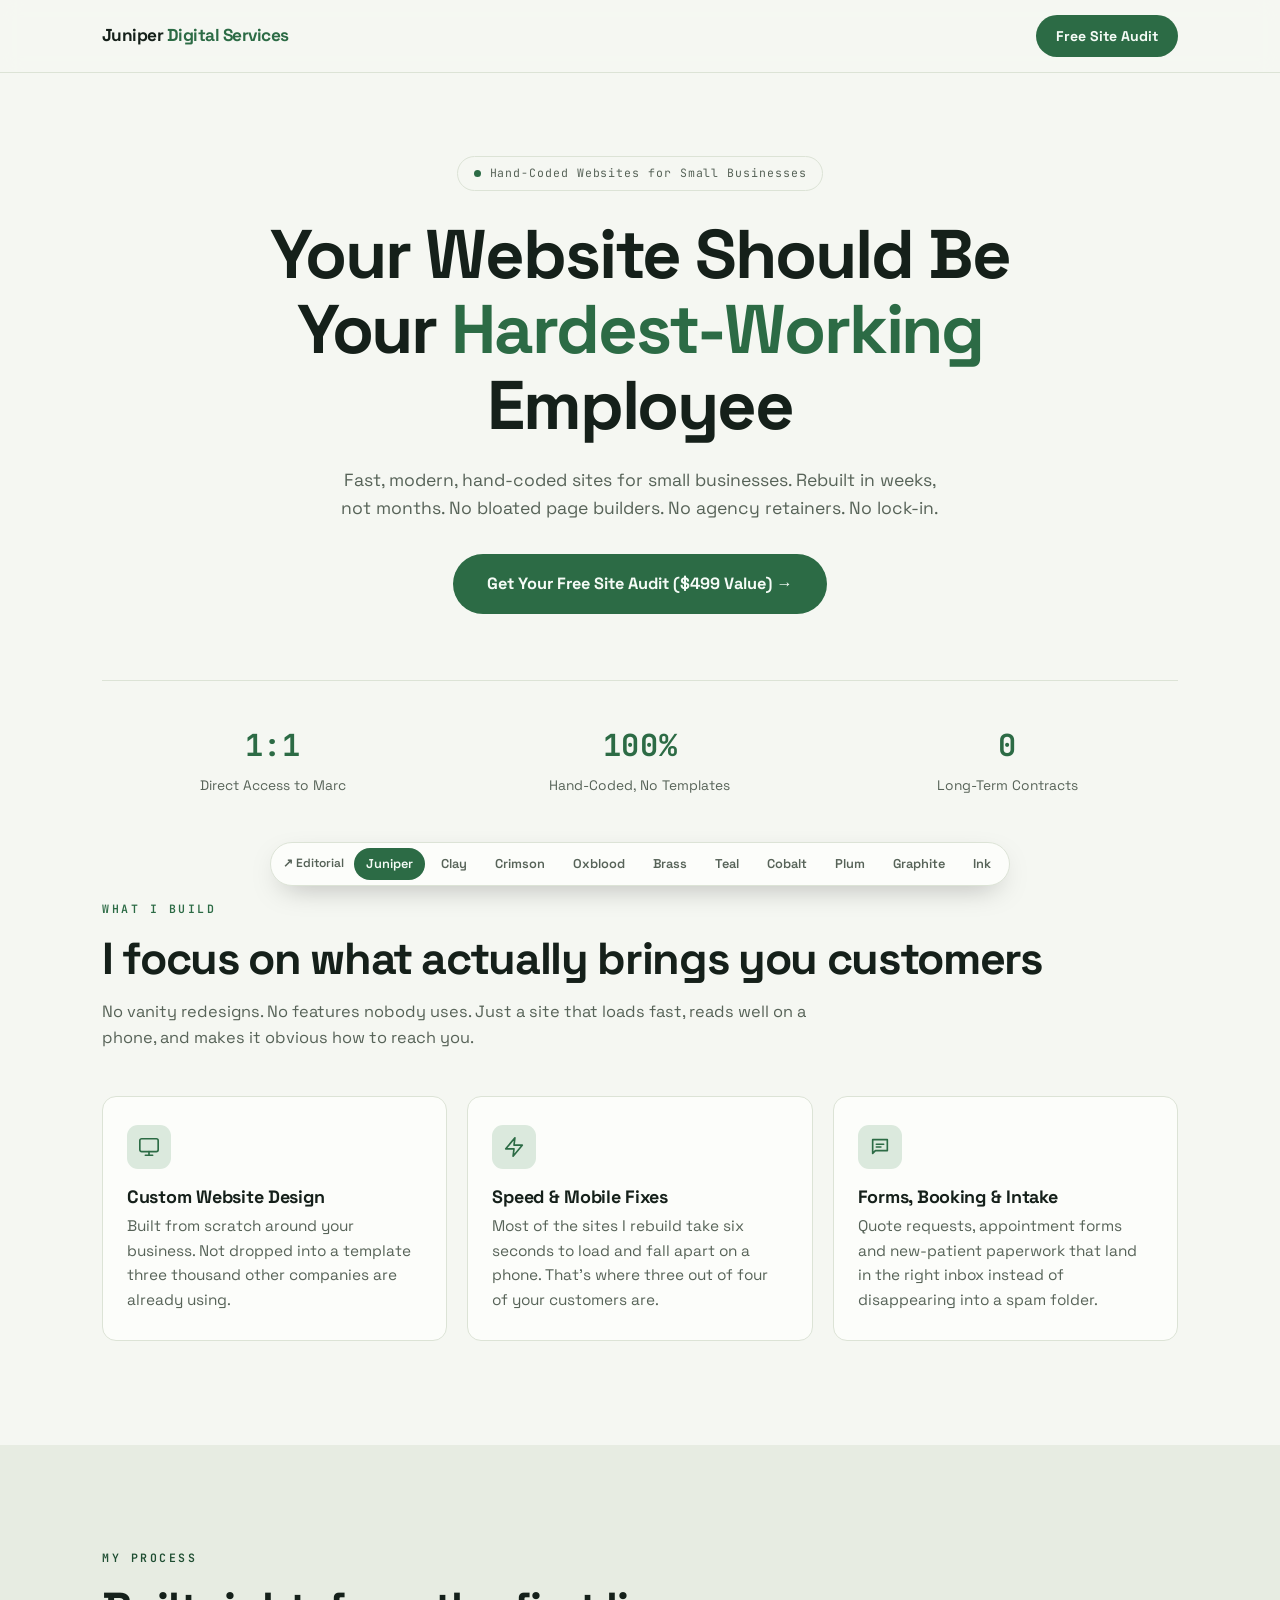
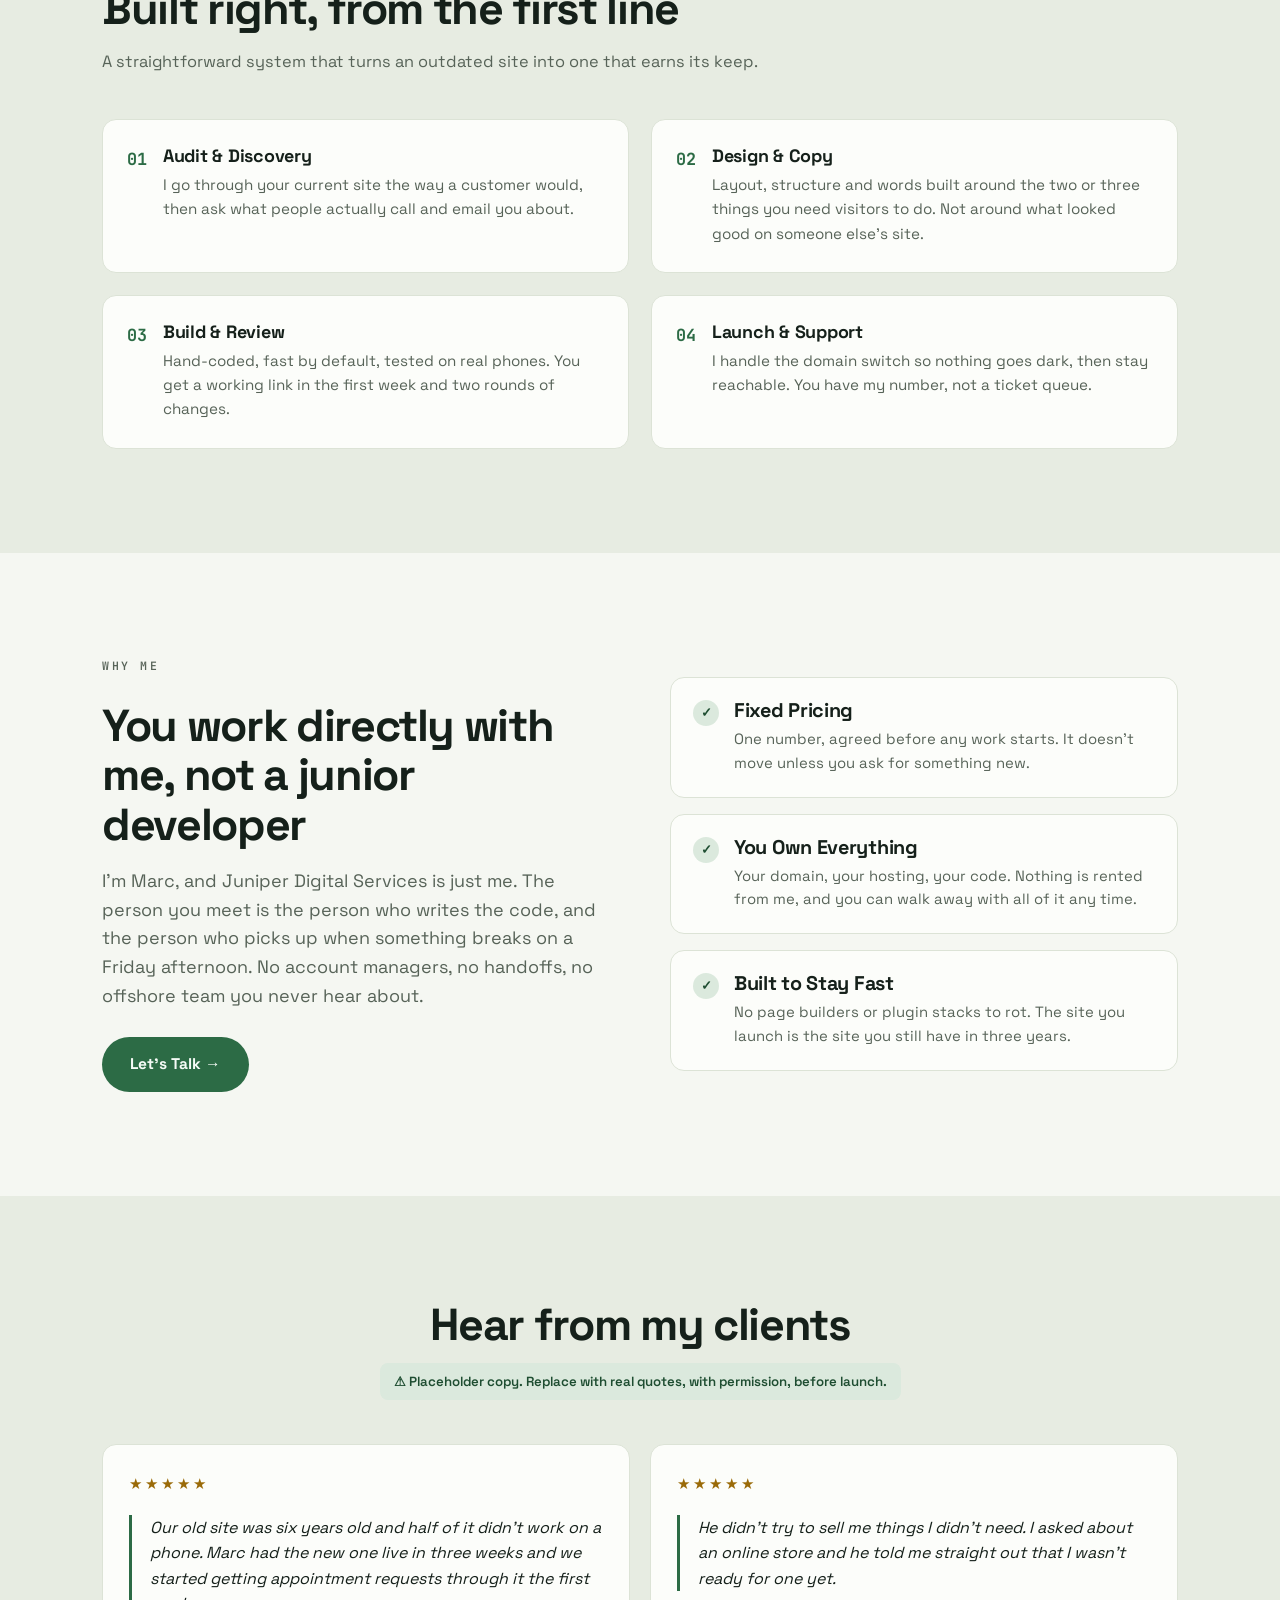
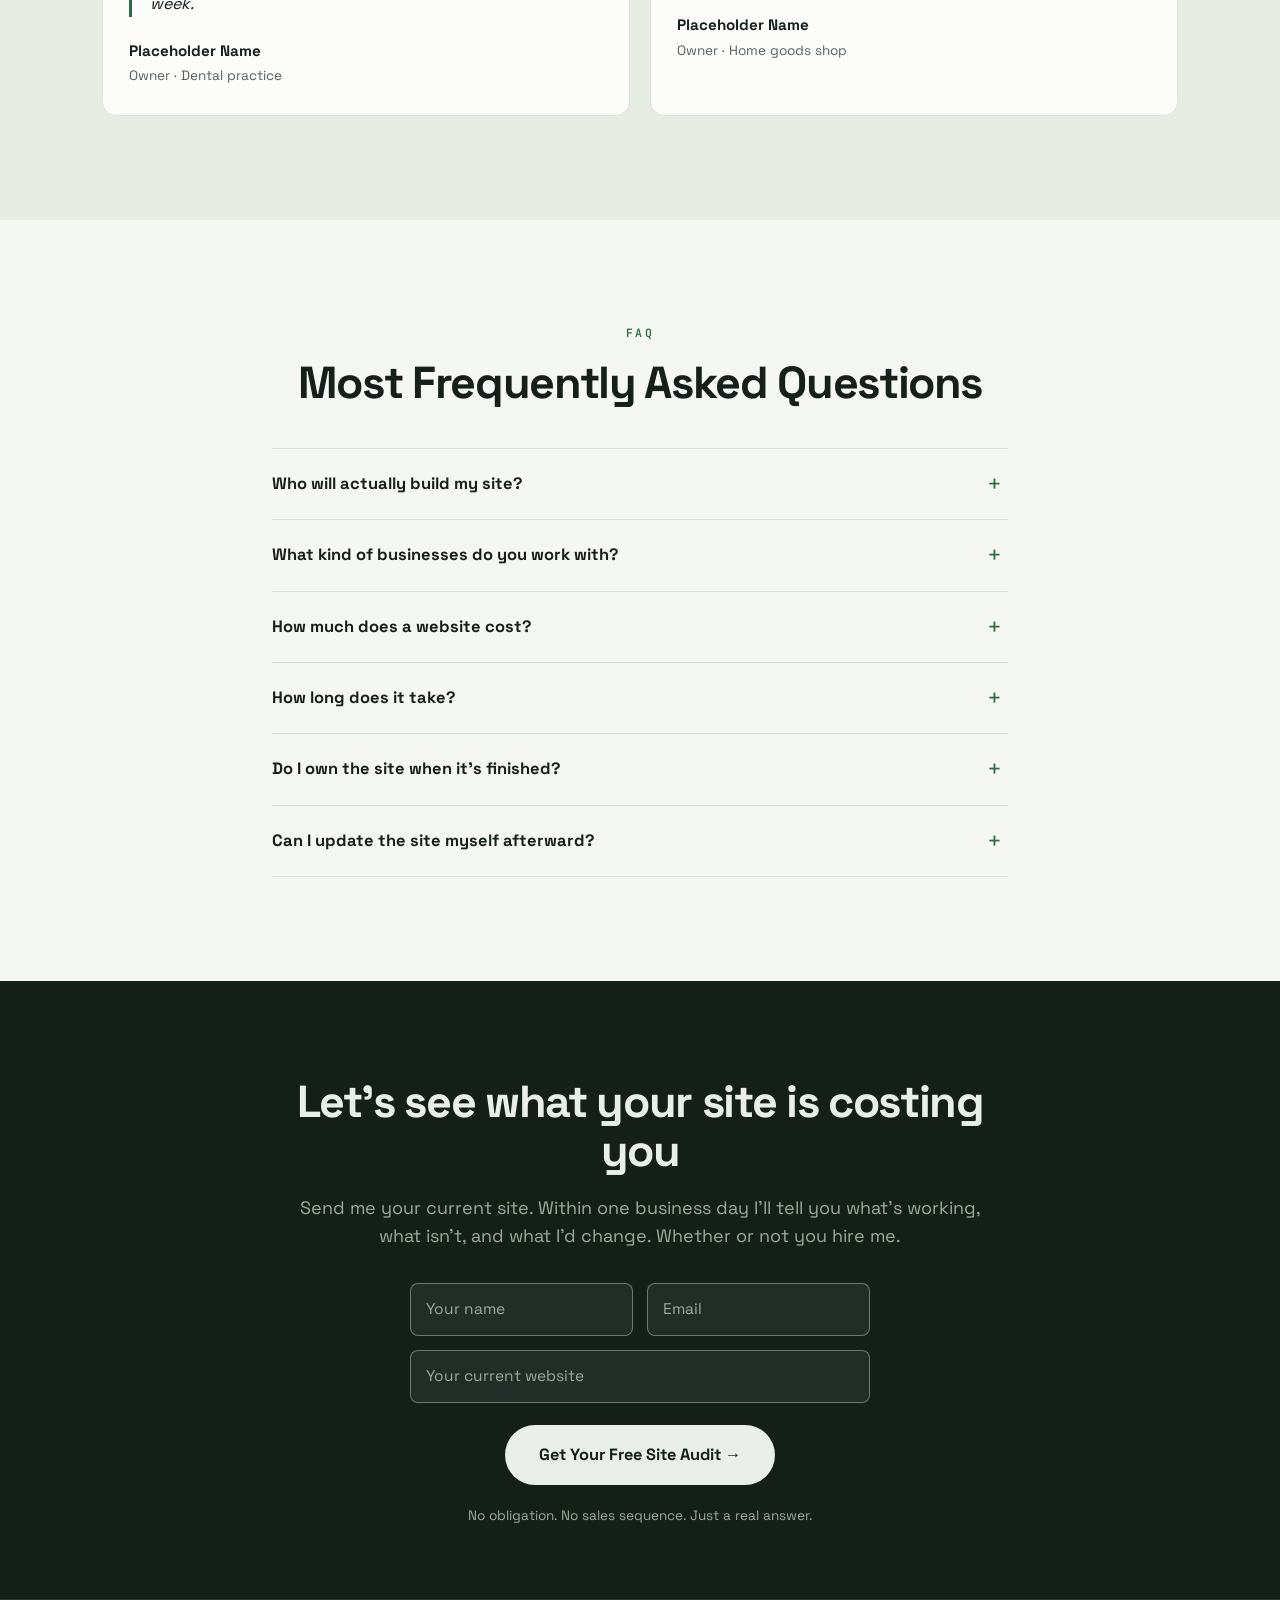
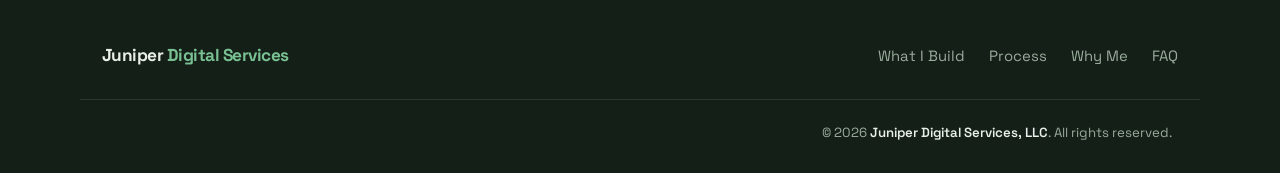
==== centered/index.html @ a758b766 "Restructure layout A/B test around /  and /local/, drop /lab The four pages were split across a /lab" ====
<!DOCTYPE html>
<html lang="en" data-theme="juniper">
<head>
<meta charset="utf-8">
<meta name="viewport" content="width=device-width, initial-scale=1">
<script src="../ab.js?v=2"></script>
<title>Juniper Digital Services | Websites that win you customers</title>
<meta name="description" content="Fast, modern, hand-coded websites for small businesses. Rebuilt in weeks, not months. No page builders, no agency retainers.">
<link rel="canonical" href="https://juniperdigitalservices.com/">
<link rel="preload" href="fonts/space-grotesk-var.woff2" as="font" type="font/woff2" crossorigin>
<link rel="stylesheet" href="styles.css?v=3">
</head>
<body>

<header class="site-header">
  <div class="wrap header-inner">
    <a class="wordmark" href="#top">Juniper <span>Digital Services</span></a>
    <a class="btn btn-pill btn-sm" href="#contact">Free Site Audit</a>
  </div>
</header>

<main id="top">

  <!-- ============ HERO ============ -->
  <section class="hero">
    <div class="wrap hero-inner">
      <p class="badge"><span class="dot" aria-hidden="true"></span>Hand-Coded Websites for Small Businesses</p>
      <h1>Your Website Should Be Your <span class="hl">Hardest-Working</span> Employee</h1>
      <p class="hero-sub">Fast, modern, hand-coded sites for small businesses. Rebuilt in weeks,
        not months. No bloated page builders. No agency retainers. No lock-in.</p>
      <a class="btn btn-pill btn-lg" href="#contact">Get Your Free Site Audit ($499 Value) →</a>
    </div>

    <div class="wrap">
      <div class="stats">
        <div class="stat"><p class="stat-num">1:1</p><p class="stat-label">Direct Access to Marc</p></div>
        <div class="stat"><p class="stat-num">100%</p><p class="stat-label">Hand-Coded, No Templates</p></div>
        <div class="stat"><p class="stat-num">0</p><p class="stat-label">Long-Term Contracts</p></div>
      </div>
    </div>
  </section>

  <!-- ============ WHAT I BUILD ============ -->
  <section class="section" id="services">
    <div class="wrap">
      <p class="eyebrow">What I Build</p>
      <h2>I focus on what actually brings you customers</h2>
      <p class="section-sub">No vanity redesigns. No features nobody uses. Just a site that loads
        fast, reads well on a phone, and makes it obvious how to reach you.</p>

      <div class="cards-3">
        <article class="card">
          <span class="icon" aria-hidden="true">
            <svg viewBox="0 0 24 24" fill="none" stroke="currentColor" stroke-width="1.8"
                 stroke-linecap="round" stroke-linejoin="round">
              <rect x="2" y="3" width="20" height="14" rx="2"/><path d="M8 21h8M12 17v4"/>
            </svg>
          </span>
          <h3>Custom Website Design</h3>
          <p>Built from scratch around your business. Not dropped into a template three
            thousand other companies are already using.</p>
        </article>

        <article class="card">
          <span class="icon" aria-hidden="true">
            <svg viewBox="0 0 24 24" fill="none" stroke="currentColor" stroke-width="1.8"
                 stroke-linecap="round" stroke-linejoin="round">
              <path d="M13 2 3 14h9l-1 8 10-12h-9z"/>
            </svg>
          </span>
          <h3>Speed &amp; Mobile Fixes</h3>
          <p>Most of the sites I rebuild take six seconds to load and fall apart on a phone.
            That's where three out of four of your customers are.</p>
        </article>

        <article class="card">
          <span class="icon" aria-hidden="true">
            <svg viewBox="0 0 24 24" fill="none" stroke="currentColor" stroke-width="1.8"
                 stroke-linecap="round" stroke-linejoin="round">
              <path d="M4 4h16v12H7l-3 3z"/><path d="M8 9h8M8 12h5"/>
            </svg>
          </span>
          <h3>Forms, Booking &amp; Intake</h3>
          <p>Quote requests, appointment forms and new-patient paperwork that land in the right
            inbox instead of disappearing into a spam folder.</p>
        </article>
      </div>
    </div>
  </section>

  <!-- ============ PROCESS ============ -->
  <section class="section section-alt" id="process">
    <div class="wrap">
      <p class="eyebrow">My Process</p>
      <h2>Built right, from the first line</h2>
      <p class="section-sub">A straightforward system that turns an outdated site into one that earns its keep.</p>

      <div class="cards-4">
        <article class="step">
          <p class="step-num">01</p>
          <div>
            <h3>Audit &amp; Discovery</h3>
            <p>I go through your current site the way a customer would, then ask what people
              actually call and email you about.</p>
          </div>
        </article>
        <article class="step">
          <p class="step-num">02</p>
          <div>
            <h3>Design &amp; Copy</h3>
            <p>Layout, structure and words built around the two or three things you need
              visitors to do. Not around what looked good on someone else's site.</p>
          </div>
        </article>
        <article class="step">
          <p class="step-num">03</p>
          <div>
            <h3>Build &amp; Review</h3>
            <p>Hand-coded, fast by default, tested on real phones. You get a working link in the
              first week and two rounds of changes.</p>
          </div>
        </article>
        <article class="step">
          <p class="step-num">04</p>
          <div>
            <h3>Launch &amp; Support</h3>
            <p>I handle the domain switch so nothing goes dark, then stay reachable. You have my
              number, not a ticket queue.</p>
          </div>
        </article>
      </div>
    </div>
  </section>

  <!-- ============ WHY ME ============ -->
  <section class="section" id="about">
    <div class="wrap why-grid">
      <div class="why-copy">
        <p class="eyebrow">Why Me</p>
        <h2>You work directly with me, not a junior developer</h2>
        <p>I'm Marc, and Juniper Digital Services is just me. The person you meet is the person who
          writes the code, and the person who picks up when something breaks on a Friday
          afternoon. No account managers, no handoffs, no offshore team you never hear about.</p>
        <a class="btn btn-pill" href="#contact">Let's Talk →</a>
      </div>

      <div class="why-list">
        <article class="check-card">
          <span class="check" aria-hidden="true">✓</span>
          <div><h3>Fixed Pricing</h3>
          <p>One number, agreed before any work starts. It doesn't move unless you ask for
            something new.</p></div>
        </article>
        <article class="check-card">
          <span class="check" aria-hidden="true">✓</span>
          <div><h3>You Own Everything</h3>
          <p>Your domain, your hosting, your code. Nothing is rented from me, and you can walk
            away with all of it any time.</p></div>
        </article>
        <article class="check-card">
          <span class="check" aria-hidden="true">✓</span>
          <div><h3>Built to Stay Fast</h3>
          <p>No page builders or plugin stacks to rot. The site you launch is the site you still
            have in three years.</p></div>
        </article>
      </div>
    </div>
  </section>

  <!-- ============ TESTIMONIALS ============ -->
  <section class="section section-alt">
    <div class="wrap">
      <h2 class="center">Hear from my clients</h2>
      <p class="placeholder-note">⚠ Placeholder copy. Replace with real quotes, with permission, before launch.</p>

      <div class="cards-2">
        <figure class="quote">
          <p class="stars" aria-label="5 out of 5 stars">★★★★★</p>
          <blockquote><p>Our old site was six years old and half of it didn't work on a phone.
            Marc had the new one live in three weeks and we started getting appointment requests
            through it the first week.</p></blockquote>
          <figcaption><strong>Placeholder Name</strong><span>Owner · Dental practice</span></figcaption>
        </figure>
        <figure class="quote">
          <p class="stars" aria-label="5 out of 5 stars">★★★★★</p>
          <blockquote><p>He didn't try to sell me things I didn't need. I asked about an online
            store and he told me straight out that I wasn't ready for one yet.</p></blockquote>
          <figcaption><strong>Placeholder Name</strong><span>Owner · Home goods shop</span></figcaption>
        </figure>
      </div>
    </div>
  </section>

  <!-- ============ FAQ ============ -->
  <section class="section" id="faq">
    <div class="wrap wrap-narrow">
      <p class="eyebrow center">FAQ</p>
      <h2 class="center">Most Frequently Asked Questions</h2>

      <div class="faq">
        <details>
          <summary>Who will actually build my site?</summary>
          <div class="faq-body"><p>Me. Juniper Digital Services is one person. You'll never be handed to
            a junior developer or an offshore team. The person who quotes the work is the
            person who writes the code and answers the phone afterward.</p></div>
        </details>
        <details>
          <summary>What kind of businesses do you work with?</summary>
          <div class="faq-body"><p>Small businesses of every kind. Retail shops, dental and medical
            practices, studios, trades and service businesses. Usually somewhere between one
            and thirty employees, with a site that's five or more years old.</p></div>
        </details>
        <details>
          <summary>How much does a website cost?</summary>
          <div class="faq-body"><p>You get one fixed price before any work begins. It depends on
            how many pages you need, and whether the site has to do anything beyond inform.
            Forms, booking, intake paperwork. No hourly billing, no surprise invoices.</p></div>
        </details>
        <details>
          <summary>How long does it take?</summary>
          <div class="faq-body"><p>Most sites go live within a few weeks of starting. You'll see a
            real working link in the first week rather than a slide deck, and two rounds of changes
            are built into every project.</p></div>
        </details>
        <details>
          <summary>Do I own the site when it's finished?</summary>
          <div class="faq-body"><p>Completely. The domain, the hosting account and the code are all
            in your name. Nothing is rented from me, and if you ever want to take it elsewhere you
            can leave with all of it.</p></div>
        </details>
        <details>
          <summary>Can I update the site myself afterward?</summary>
          <div class="faq-body"><p>If that matters to you, yes. I can wire up a simple editor so
            you can change text, hours and photos without calling anyone. If you'd rather not
            touch it, small updates are a flat fee.</p></div>
        </details>
      </div>
    </div>
  </section>

  <!-- ============ CTA ============ -->
  <section class="cta" id="contact">
    <div class="wrap wrap-narrow center">
      <h2>Let's see what your site is costing you</h2>
      <p>Send me your current site. Within one business day I'll tell you what's working,
        what isn't, and what I'd change. Whether or not you hire me.</p>
      <form class="cta-form" action="https://api.web3forms.com/submit" method="POST">
        <!-- Web3Forms public access key, same account as the main page. -->
        <input type="hidden" name="access_key" value="128522b2-46a1-47de-a74b-624902c74c3e">
        <input type="hidden" name="subject" value="Free site audit request (centered)">
        <input type="hidden" name="from_name" value="Juniper Digital Services">
        <input type="checkbox" name="botcheck" class="hp" tabindex="-1" autocomplete="off">
        <div class="cta-fields">
          <label class="sr-only" for="c-name">Your name</label>
          <input id="c-name" name="name" type="text" placeholder="Your name" autocomplete="name" required>
          <label class="sr-only" for="c-email">Email</label>
          <input id="c-email" name="email" type="email" placeholder="Email" autocomplete="email" required>
          <label class="sr-only" for="c-site">Your current website</label>
          <input id="c-site" name="website" type="text" placeholder="Your current website" autocomplete="url">
        </div>
        <button class="btn btn-pill btn-lg btn-invert" type="submit">Get Your Free Site Audit →</button>
      </form>
      <p class="cta-note">No obligation. No sales sequence. Just a real answer.</p>
    </div>
  </section>

</main>

<footer class="site-footer">
  <div class="wrap footer-inner">
    <p class="footer-brand">Juniper <span>Digital Services</span></p>
    <nav class="footer-nav" aria-label="Footer">
      <a href="#services">What I Build</a>
      <a href="#process">Process</a>
      <a href="#about">Why Me</a>
      <a href="#faq">FAQ</a>
    </nav>
  </div>
  <div class="wrap footer-legal">
    <p>&copy; <span id="year">2026</span> <strong>Juniper Digital Services, LLC</strong>. All rights reserved.</p>
  </div>
</footer>

<!-- Review-only controls. Delete this block and theme.js before launch. -->
<div class="theme-switch" role="group" aria-label="Preview palette">
  <a class="theme-switch-home" href="/?layout=editorial">↗ Editorial</a>
  <button type="button" data-theme-set="juniper">Juniper</button>
  <button type="button" data-theme-set="clay">Clay</button>
  <button type="button" data-theme-set="crimson">Crimson</button>
  <button type="button" data-theme-set="oxblood">Oxblood</button>
  <button type="button" data-theme-set="brass">Brass</button>
  <button type="button" data-theme-set="teal">Teal</button>
  <button type="button" data-theme-set="cobalt">Cobalt</button>
  <button type="button" data-theme-set="plum">Plum</button>
  <button type="button" data-theme-set="graphite">Graphite</button>
  <button type="button" data-theme-set="ink">Ink</button>
</div>

<script src="theme.js?v=3"></script>
</body>
</html>
---- centered/styles.css ----
/* =========================================================
   Juniper Digital Services — centered/SaaS layout experiment
   A structural mimic of the reference site's homepage shape,
   with web-dev content.
   Type: Space Grotesk (geometric sans) + JetBrains Mono (labels)
   Theme: ?theme=juniper|clay|crimson|oxblood|brass|teal|cobalt|plum|graphite|ink
   ========================================================= */

@font-face {
  font-family: "Space Grotesk";
  src: url("fonts/space-grotesk-var.woff2") format("woff2-variations"),
       url("fonts/space-grotesk-var.woff2") format("woff2");
  font-weight: 300 700; font-style: normal; font-display: swap;
}
@font-face {
  font-family: "JetBrains Mono";
  src: url("fonts/jetbrains-mono-var.woff2") format("woff2-variations"),
       url("fonts/jetbrains-mono-var.woff2") format("woff2");
  font-weight: 400 800; font-style: normal; font-display: swap;
}

/* ---------- Palettes ----------
   The same ten palettes as the root/editorial layout, with identical values,
   so a colour can be compared across both layouts. Generated from the token
   sets in ../../styles.css; the mapping is:

     centered          root
     --paper           --paper        --dark            --band
     --alt             --paper-2      --on-dark         --band-ink
     --card            --card         --dark-2          --band-ink-2
     --line/--edge     --line/--edge  --dark-line       --band-line
     --accent*         --accent*      --accent-on-dark  --band-accent

   `ink` inverts the ground, so every surface here is a token — this file has
   no hardcoded white or near-black left. `--accent-on-dark` exists because the
   mid-tone accents sit at ~3:1 on the dark CTA and footer, under the 4.5:1 the
   footer wordmark needs as text.

   Retired: indigo, azure, magenta, ember. See theme.js for the aliases that
   keep old ?theme= links working. */

/* --- juniper — evergreen on cool off-white — the brand accent, default --- */
:root,
[data-theme="juniper"] {
  --paper:          #F5F7F2;
  --alt:            #E7ECE2;
  --card:           #FCFDFA;
  --ink:            #15201A;
  --ink-2:          #576358;
  --line:           #DCE3D6;
  --edge:           #7B8A78;
  --accent:         #2C6B45;
  --accent-deep:    #1E4D31;
  --accent-soft:    #DBE9DD;
  --on-accent:      #F5FBF6;
  --dark:           #141F18;
  --on-dark:        #E9EFE8;
  --dark-2:         #9AAC9C;
  --dark-line:      #2A382E;
  --accent-on-dark: #79C193;
  --star:           #9A6A08;
}

/* --- clay — terracotta on warm cream --- */
[data-theme="clay"] {
  --paper:          #FBF6EE;
  --alt:            #F3E9DA;
  --card:           #FFFDF9;
  --ink:            #1B1917;
  --ink-2:          #6B6157;
  --line:           #E3D6C3;
  --edge:           #A8885B;
  --accent:         #B24E23;
  --accent-deep:    #8C3B18;
  --accent-soft:    #F7E3D8;
  --on-accent:      #FFF8F2;
  --dark:           #26221D;
  --on-dark:        #F4EBE0;
  --dark-2:         #B6A897;
  --dark-line:      #3E382F;
  --accent-on-dark: #E8926A;
  --star:           #9A6A08;
}

/* --- crimson — signal red on bone, pure black bands --- */
[data-theme="crimson"] {
  --paper:          #FAF8F3;
  --alt:            #EFECE3;
  --card:           #FFFFFF;
  --ink:            #0A0A0A;
  --ink-2:          #5B5B57;
  --line:           #E2DED3;
  --edge:           #978E76;
  --accent:         #C4141C;
  --accent-deep:    #970D14;
  --accent-soft:    #FADFDC;
  --on-accent:      #FFFFFF;
  --dark:           #0A0A0A;
  --on-dark:        #F5F2EB;
  --dark-2:         #96938B;
  --dark-line:      #242422;
  --accent-on-dark: #F0503F;
  --star:           #9A6A08;
}

/* --- oxblood — deep burgundy on blush --- */
[data-theme="oxblood"] {
  --paper:          #FCF7F3;
  --alt:            #F3E8E1;
  --card:           #FFFCFA;
  --ink:            #1F1413;
  --ink-2:          #6D5551;
  --line:           #E7D8CF;
  --edge:           #AF8571;
  --accent:         #7E2230;
  --accent-deep:    #5A121F;
  --accent-soft:    #F5E1DE;
  --on-accent:      #FDF6F3;
  --dark:           #2B1416;
  --on-dark:        #F4E8E3;
  --dark-2:         #B79A94;
  --dark-line:      #45262A;
  --accent-on-dark: #DE9080;
  --star:           #9A6A08;
}

/* --- brass — brass on cream, navy ink --- */
[data-theme="brass"] {
  --paper:          #F7F5EF;
  --alt:            #EBE7DC;
  --card:           #FFFEFA;
  --ink:            #101F35;
  --ink-2:          #566277;
  --line:           #DCD6C7;
  --edge:           #998B65;
  --accent:         #906714;
  --accent-deep:    #6C4D0F;
  --accent-soft:    #F1E5C7;
  --on-accent:      #FFFBF0;
  --dark:           #0F1E33;
  --on-dark:        #EDE8DA;
  --dark-2:         #93A0B5;
  --dark-line:      #253550;
  --accent-on-dark: #DCAE45;
  --star:           #9A6A08;
}

/* --- teal — petrol on cool gray --- */
[data-theme="teal"] {
  --paper:          #F4F5F6;
  --alt:            #E7EAEC;
  --card:           #FFFFFF;
  --ink:            #16191C;
  --ink-2:          #5C666E;
  --line:           #DCE1E4;
  --edge:           #7C8E98;
  --accent:         #0E6B72;
  --accent-deep:    #094E54;
  --accent-soft:    #DCEDEE;
  --on-accent:      #F2FBFB;
  --dark:           #14181B;
  --on-dark:        #EAEEF0;
  --dark-2:         #909BA3;
  --dark-line:      #2A3237;
  --accent-on-dark: #4FBFC6;
  --star:           #9A6A08;
}

/* --- cobalt — cobalt blue on near-white --- */
[data-theme="cobalt"] {
  --paper:          #FAFAFC;
  --alt:            #EEF0F7;
  --card:           #FFFFFF;
  --ink:            #0C1017;
  --ink-2:          #565E6E;
  --line:           #E1E4EC;
  --edge:           #8390AC;
  --accent:         #1B45D8;
  --accent-deep:    #1234A8;
  --accent-soft:    #E1E7FD;
  --on-accent:      #FFFFFF;
  --dark:           #0B1020;
  --on-dark:        #E9ECF5;
  --dark-2:         #8E97AC;
  --dark-line:      #1E2740;
  --accent-on-dark: #7E99FF;
  --star:           #9A6A08;
}

/* --- plum — deep magenta on mauve-gray --- */
[data-theme="plum"] {
  --paper:          #FAF7F8;
  --alt:            #F0EAEE;
  --card:           #FFFFFF;
  --ink:            #1A1418;
  --ink-2:          #635A61;
  --line:           #E7DEE3;
  --edge:           #9F8896;
  --accent:         #7A2E63;
  --accent-deep:    #5A1F49;
  --accent-soft:    #F5E3EF;
  --on-accent:      #FFF7FC;
  --dark:           #1B1119;
  --on-dark:        #F3EAF0;
  --dark-2:         #A2939C;
  --dark-line:      #33222E;
  --accent-on-dark: #D687BC;
  --star:           #9A6A08;
}

/* --- graphite — monochrome, no chromatic accent --- */
[data-theme="graphite"] {
  --paper:          #F6F5F3;
  --alt:            #E9E7E3;
  --card:           #FFFFFF;
  --ink:            #171716;
  --ink-2:          #5E5C58;
  --line:           #E0DDD8;
  --edge:           #938C80;
  --accent:         #1F1E1C;
  --accent-deep:    #000000;
  --accent-soft:    #E4E1DB;
  --on-accent:      #FAF9F7;
  --dark:           #171716;
  --on-dark:        #F2F0EC;
  --dark-2:         #97948E;
  --dark-line:      #2C2B28;
  --accent-on-dark: #C9C5BD;
  --star:           #9A6A08;
}

/* --- ink — amber on dark charcoal — the one dark theme --- */
[data-theme="ink"] {
  --paper:          #17181A;
  --alt:            #1E2023;
  --card:           #212327;
  --ink:            #F0EEE9;
  --ink-2:          #A5A29B;
  --line:           #2E3136;
  --edge:           #676F7E;
  --accent:         #E0912F;
  --accent-deep:    #F0A64B;
  --accent-soft:    #3A2C18;
  --on-accent:      #17140E;
  --dark:           #0E0F11;
  --on-dark:        #F0EEE9;
  --dark-2:         #8E8C86;
  --dark-line:      #26282C;
  --accent-on-dark: #E9A445;
  --star:           #E0A020;
}

/* ---------- Reset ---------- */
*, *::before, *::after { box-sizing: border-box; }
html { -webkit-text-size-adjust: 100%; scroll-behavior: smooth; }
body, h1, h2, h3, p, ul, li, figure, blockquote { margin: 0; padding: 0; }
ul { list-style: none; }
button, input { font: inherit; color: inherit; }
svg { width: 100%; height: 100%; display: block; }

body {
  background: var(--paper);
  color: var(--ink);
  font-family: "Space Grotesk", "Helvetica Neue", Arial, sans-serif;
  font-size: 17px;
  line-height: 1.6;
  -webkit-font-smoothing: antialiased;
  overflow-x: hidden;
}

h1, h2, h3 { font-weight: 700; line-height: 1.1; letter-spacing: -0.03em; }
h1 { font-size: clamp(2.4rem, 6.6vw, 4.3rem); }
h2 { font-size: clamp(1.9rem, 4.2vw, 2.8rem); }
h3 { font-size: 1.12rem; letter-spacing: -0.015em; }

.wrap { width: 100%; max-width: 1120px; margin: 0 auto; padding: 0 22px; }
.wrap-narrow { max-width: 780px; }
.center { text-align: center; }
.sr-only {
  position: absolute; width: 1px; height: 1px; padding: 0; margin: -1px;
  overflow: hidden; clip: rect(0 0 0 0); white-space: nowrap; border: 0;
}
.hp { position: absolute; left: -9999px; opacity: 0; }

.eyebrow {
  font-family: "JetBrains Mono", ui-monospace, SFMono-Regular, Menlo, monospace;
  font-size: 0.72rem; font-weight: 600;
  letter-spacing: 0.22em; text-transform: uppercase;
  color: var(--accent); margin-bottom: 16px;
}
.hl { color: var(--accent); }
/* Eyebrows are small text; on the alt ground the mid-tone accent
   falls under 4.5:1 for clay and brass, so use the deep accent there. */
.section-alt .eyebrow { color: var(--accent-deep); }

/* ---------- Buttons ---------- */
.btn {
  display: inline-block;
  background: var(--accent); color: var(--on-accent);
  font-weight: 700; font-size: 0.97rem;
  padding: 15px 28px; border: 0; border-radius: 8px;
  text-decoration: none; cursor: pointer;
  transition: background .15s ease, transform .15s ease;
}
.btn:hover { background: var(--accent-deep); transform: translateY(-1px); }
.btn-pill { border-radius: 999px; }
.btn-sm { padding: 10px 20px; font-size: 0.88rem; }
.btn-lg { padding: 17px 34px; font-size: 1.02rem; }
.btn-invert { background: var(--on-dark); color: var(--dark); }
.btn-invert:hover { background: var(--accent-on-dark); color: var(--dark); }

/* ---------- Header ---------- */
.site-header {
  position: sticky; top: 0; z-index: 40;
  background: var(--paper); /* fallback */
  background: color-mix(in srgb, var(--paper) 88%, transparent);
  backdrop-filter: blur(10px);
  border-bottom: 1px solid var(--line);
}
.header-inner { display: flex; align-items: center; gap: 12px; min-height: 72px; }
.wordmark {
  margin-right: auto; text-decoration: none; color: var(--ink);
  font-weight: 700; font-size: 1.08rem; letter-spacing: -0.03em; white-space: nowrap;
}
.wordmark span { color: var(--accent); }

/* ---------- Hero ---------- */
.hero { padding: clamp(40px, 6.5vw, 86px) 0 0; }
.hero-inner { text-align: center; max-width: 860px; }
.badge {
  display: inline-flex; align-items: center; gap: 9px;
  font-family: "JetBrains Mono", ui-monospace, monospace;
  font-size: 0.72rem; letter-spacing: 0.08em;
  color: var(--ink-2);
  border: 1px solid var(--line); border-radius: 999px;
  padding: 7px 16px; margin-bottom: 26px;
}
.dot { width: 7px; height: 7px; border-radius: 50%; background: var(--accent); flex: 0 0 auto; }
.hero-sub {
  font-size: 1.1rem; color: var(--ink-2);
  max-width: 34em; margin: 22px auto 32px;
}

/* Stats strip */
.stats {
  display: grid; gap: 26px;
  text-align: center;
  margin-top: clamp(44px, 6vw, 66px); padding-top: clamp(28px, 4vw, 40px);
  border-top: 1px solid var(--line);
}
.stat-num {
  font-family: "JetBrains Mono", ui-monospace, monospace;
  font-size: 1.9rem; font-weight: 700; letter-spacing: 0.02em;
  color: var(--accent);
}
.stat-label { font-size: 0.86rem; color: var(--ink-2); margin-top: 4px; }

/* ---------- Sections ---------- */
.section { padding: clamp(56px, 8.5vw, 104px) 0; }
.section-alt { background: var(--alt); }
.section-sub { color: var(--ink-2); margin-top: 16px; max-width: 46em; font-size: 1.02rem; }
.section h2 + .section-sub { margin-top: 16px; }
.center + h2, h2.center { margin-left: auto; margin-right: auto; }
h2.center { max-width: 16em; }

/* ---------- Three feature cards ---------- */
.cards-3, .cards-4, .cards-2 { display: grid; gap: 20px; margin-top: clamp(30px, 5vw, 44px); }
.card {
  background: var(--card);
  border: 1px solid var(--line);
  border-radius: 14px;
  padding: 28px 24px;
}
.section-alt .card { background: var(--card); }
.icon {
  display: grid; place-items: center;
  width: 44px; height: 44px; padding: 11px;
  border-radius: 11px;
  background: var(--accent-soft); color: var(--accent);
  margin-bottom: 18px;
}
.card h3 { margin-bottom: 8px; }
.card p { color: var(--ink-2); font-size: 0.96rem; }

/* ---------- Process ---------- */
.step {
  background: var(--card);
  border: 1px solid var(--line);
  border-radius: 14px;
  padding: 26px 24px;
  display: flex; gap: 16px; align-items: flex-start;
}
.step-num {
  font-family: "JetBrains Mono", ui-monospace, monospace;
  font-size: 1.05rem; font-weight: 700; color: var(--accent);
  flex: 0 0 auto;
}
.step h3 { margin-bottom: 7px; }
.step div p { color: var(--ink-2); font-size: 0.95rem; }

/* ---------- Why me ---------- */
.why-grid { display: grid; gap: 44px; }
.why-copy h2 { margin-bottom: 18px; }
.why-copy p { color: var(--ink-2); margin-bottom: 26px; max-width: 34em; }
.why-list { display: grid; gap: 16px; }
.check-card {
  background: var(--card);
  border: 1px solid var(--line);
  border-radius: 14px;
  padding: 22px 22px;
  display: flex; gap: 15px; align-items: flex-start;
}
.check {
  flex: 0 0 auto; width: 26px; height: 26px;
  display: grid; place-items: center;
  border-radius: 50%;
  background: var(--accent-soft); color: var(--accent-deep);
  font-size: 0.8rem; font-weight: 700;
}
.check-card h3 { font-size: 1.24rem; margin-bottom: 5px; }
.check-card p { color: var(--ink-2); font-size: 0.93rem; }

/* ---------- Testimonials ---------- */
.placeholder-note {
  display: inline-block; margin: 14px auto 0;
  background: var(--accent-soft); color: var(--accent-deep);
  font-size: 0.83rem; font-weight: 600;
  padding: 8px 14px; border-radius: 8px;
}
.section-alt .center + .placeholder-note { display: block; width: fit-content; }
.quote {
  background: var(--card);
  border: 1px solid var(--line);
  border-radius: 14px;
  padding: 28px 26px;
}
.stars { color: var(--star); letter-spacing: 3px; font-size: 0.92rem; margin-bottom: 18px; }
.quote blockquote {
  border-left: 3px solid var(--accent);
  padding-left: 18px;
  font-style: italic; color: var(--ink);
  font-size: 1rem;
}
.quote figcaption { margin-top: 22px; display: grid; gap: 2px; }
.quote figcaption strong { font-size: 0.95rem; }
.quote figcaption span { font-size: 0.85rem; color: var(--ink-2); }

/* ---------- FAQ ---------- */
.faq { margin-top: 40px; border-top: 1px solid var(--line); }
.faq details { border-bottom: 1px solid var(--line); }
.faq summary {
  list-style: none; cursor: pointer;
  padding: 22px 44px 22px 0;
  position: relative;
  font-weight: 700; font-size: 1.03rem;
}
.faq summary::-webkit-details-marker { display: none; }
.faq summary::after {
  content: "+"; position: absolute; right: 6px; top: 50%;
  transform: translateY(-50%);
  font-size: 1.5rem; font-weight: 400; color: var(--accent);
  line-height: 1;
}
.faq details[open] summary::after { content: "×"; }
.faq summary:hover { color: var(--accent); }
.faq-body { padding: 0 44px 24px 0; }
.faq-body p { color: var(--ink-2); font-size: 0.97rem; }

/* ---------- Closing CTA ---------- */
.cta { background: var(--dark); color: var(--on-dark); padding: clamp(56px, 8.5vw, 96px) 0 clamp(48px, 7vw, 72px); }
.cta h2 { margin-bottom: 18px; }
.cta > .wrap > p:not(.cta-note) { color: var(--dark-2); max-width: 40em; margin: 0 auto; }
.cta-form { margin-top: 32px; }
.cta-fields { display: grid; gap: 14px; max-width: 460px; margin: 0 auto 22px; }
.cta-fields input {
  width: 100%;
  background: color-mix(in srgb, var(--on-dark) 7%, transparent);
  border: 1px solid color-mix(in srgb, var(--on-dark) 38%, transparent);
  border-radius: 8px;
  padding: 13px 15px;
  color: var(--on-dark);
  font-size: 0.97rem;
}
.cta-fields input::placeholder { color: var(--dark-2); }
.cta-fields input:focus {
  outline: none; border-color: var(--accent-on-dark);
  box-shadow: 0 0 0 3px color-mix(in srgb, var(--accent-on-dark) 34%, transparent);
}
.cta-note { margin-top: 20px; font-size: 0.85rem; color: var(--dark-2); }

/* ---------- Footer ---------- */
.site-footer {
  background: var(--dark); color: var(--on-dark);
  border-top: 1px solid var(--dark-line);
}
.footer-inner {
  display: grid; gap: 18px;
  padding-top: clamp(30px, 4.5vw, 42px); padding-bottom: 30px;
}
.footer-brand { font-weight: 700; font-size: 1.08rem; letter-spacing: -0.03em; }
.footer-brand span { color: var(--accent-on-dark); }
.footer-nav { display: flex; flex-wrap: wrap; gap: 10px 24px; }
.footer-nav a { color: var(--dark-2); text-decoration: none; font-size: 0.93rem; }
.footer-nav a:hover { color: var(--on-dark); }
.footer-legal {
  border-top: 1px solid var(--dark-line);
  padding-top: 22px; padding-bottom: 30px;
  display: grid; gap: 6px;
  font-size: 0.83rem; color: var(--dark-2);
}
.footer-legal strong { color: var(--on-dark); font-weight: 600; }

/* ---------- Review-only switcher ---------- */
.theme-switch {
  position: fixed; z-index: 90; left: 50%; transform: translateX(-50%);
  bottom: 14px; max-width: 94vw; overflow-x: auto; scrollbar-width: none;
  display: flex; align-items: center; gap: 4px; flex-wrap: nowrap;
  background: var(--card); border: 1px solid var(--line); border-radius: 999px;
  padding: 5px 6px 5px 12px;
  box-shadow: 0 10px 30px -12px rgba(0,0,0,.35);
}
.theme-switch::-webkit-scrollbar { display: none; }
.theme-switch-home {
  font-size: 0.75rem; font-weight: 600; color: var(--ink-2);
  text-decoration: none; margin-right: 6px; flex: 0 0 auto; white-space: nowrap;
}
.theme-switch-home:hover { color: var(--accent); }
.theme-switch button {
  border: 0; background: transparent; color: var(--ink-2);
  font-size: 0.8rem; font-weight: 600;
  padding: 6px 12px; border-radius: 999px; cursor: pointer;
  flex: 0 0 auto; white-space: nowrap;
}
.theme-switch button:hover { color: var(--ink); }
.theme-switch button[aria-pressed="true"] { background: var(--accent); color: var(--on-accent); }

/* =========================================================
   Responsive
   ========================================================= */
@media (min-width: 600px) {
  .stats { grid-template-columns: repeat(3, 1fr); }
  .cards-2 { grid-template-columns: 1fr 1fr; }
  .cta-fields { grid-template-columns: 1fr 1fr; }
  .cta-fields label + input:last-of-type,
  .cta-fields input:nth-of-type(3) { grid-column: 1 / -1; }
}

@media (min-width: 900px) {
  body { font-size: 18px; }
  .hero-inner { margin-left: auto; margin-right: auto; }
  .cards-3 { grid-template-columns: repeat(3, 1fr); }
  .cards-4 { grid-template-columns: 1fr 1fr; gap: 22px; }
  .why-grid { grid-template-columns: 1fr 1fr; gap: 60px; align-items: center; }
  .why-list { margin-top: 0; }
  .footer-inner { grid-template-columns: auto 1fr; align-items: center; }
  .footer-nav { justify-content: flex-end; }
  .footer-legal { grid-template-columns: 1fr auto; align-items: center; }
  .footer-legal p:last-child { text-align: right; }
}

@media (prefers-reduced-motion: reduce) {
  html { scroll-behavior: auto; }
  * { transition: none !important; }
}
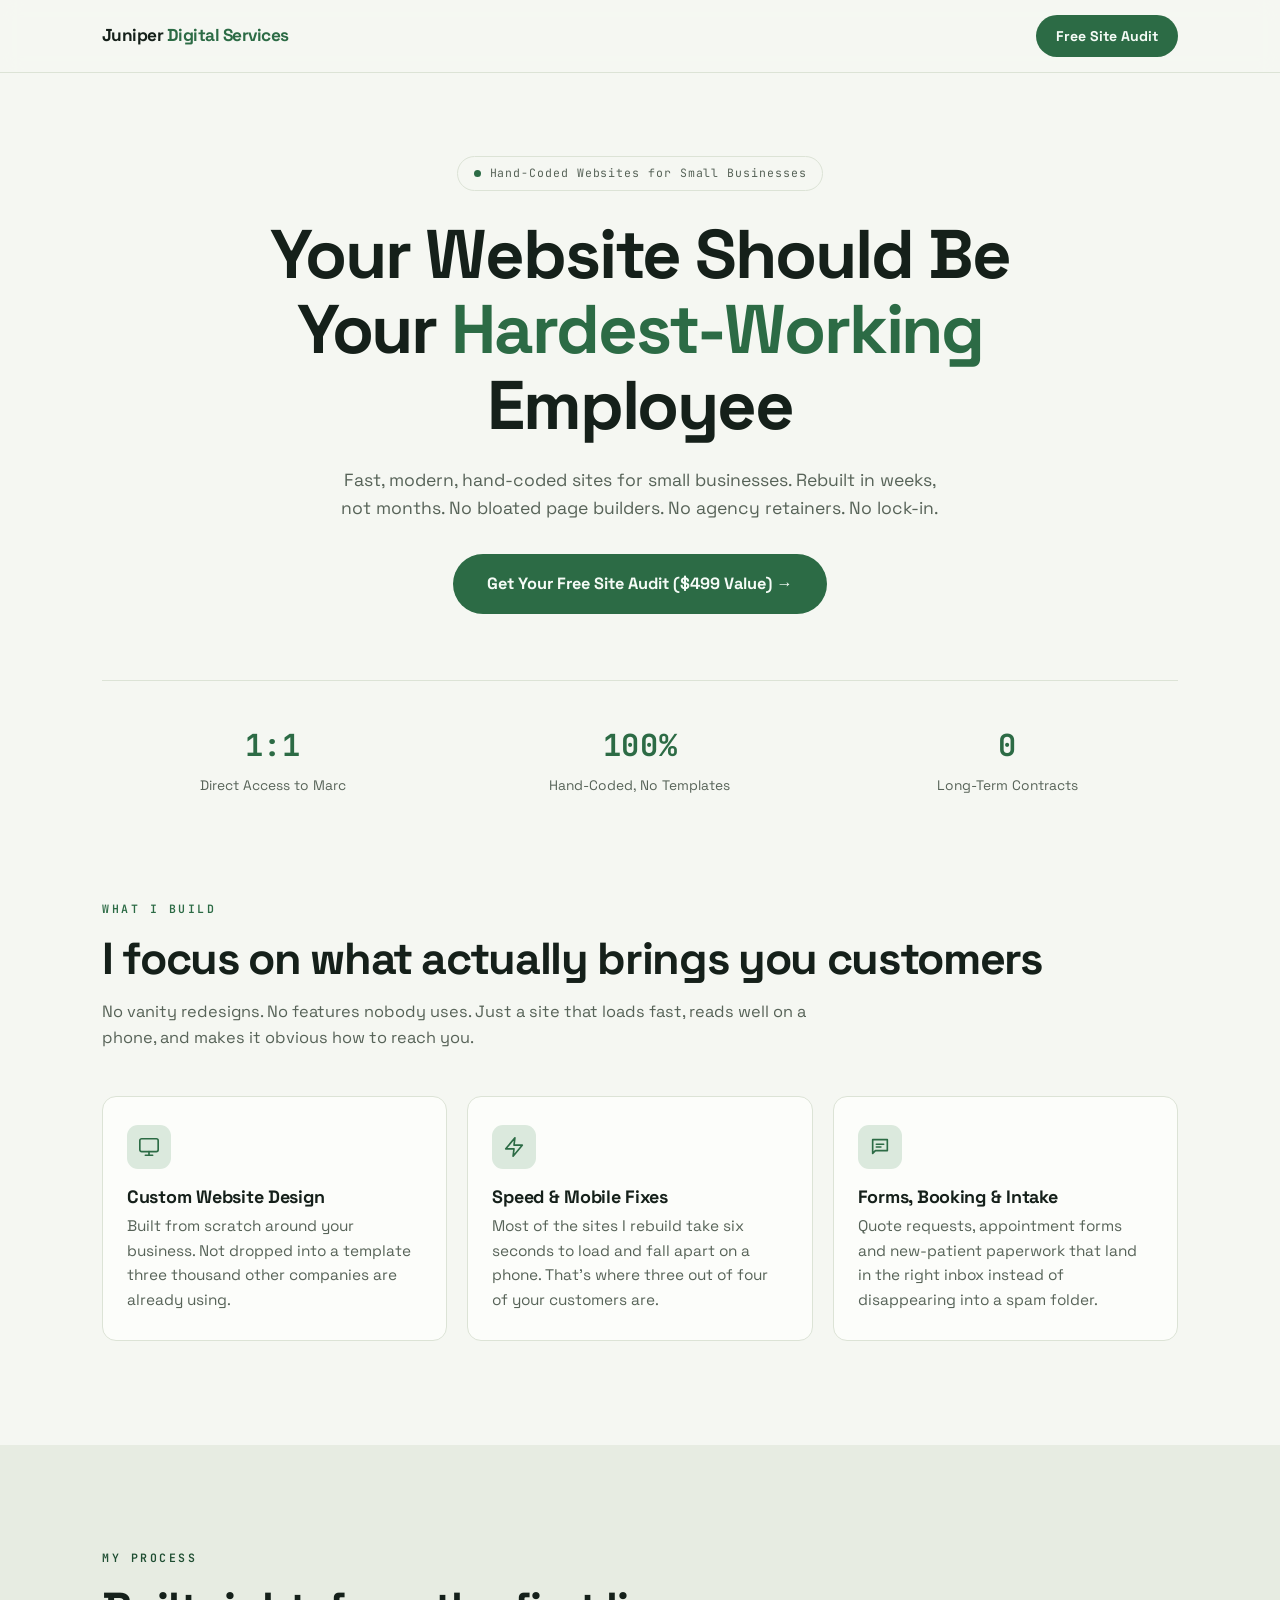
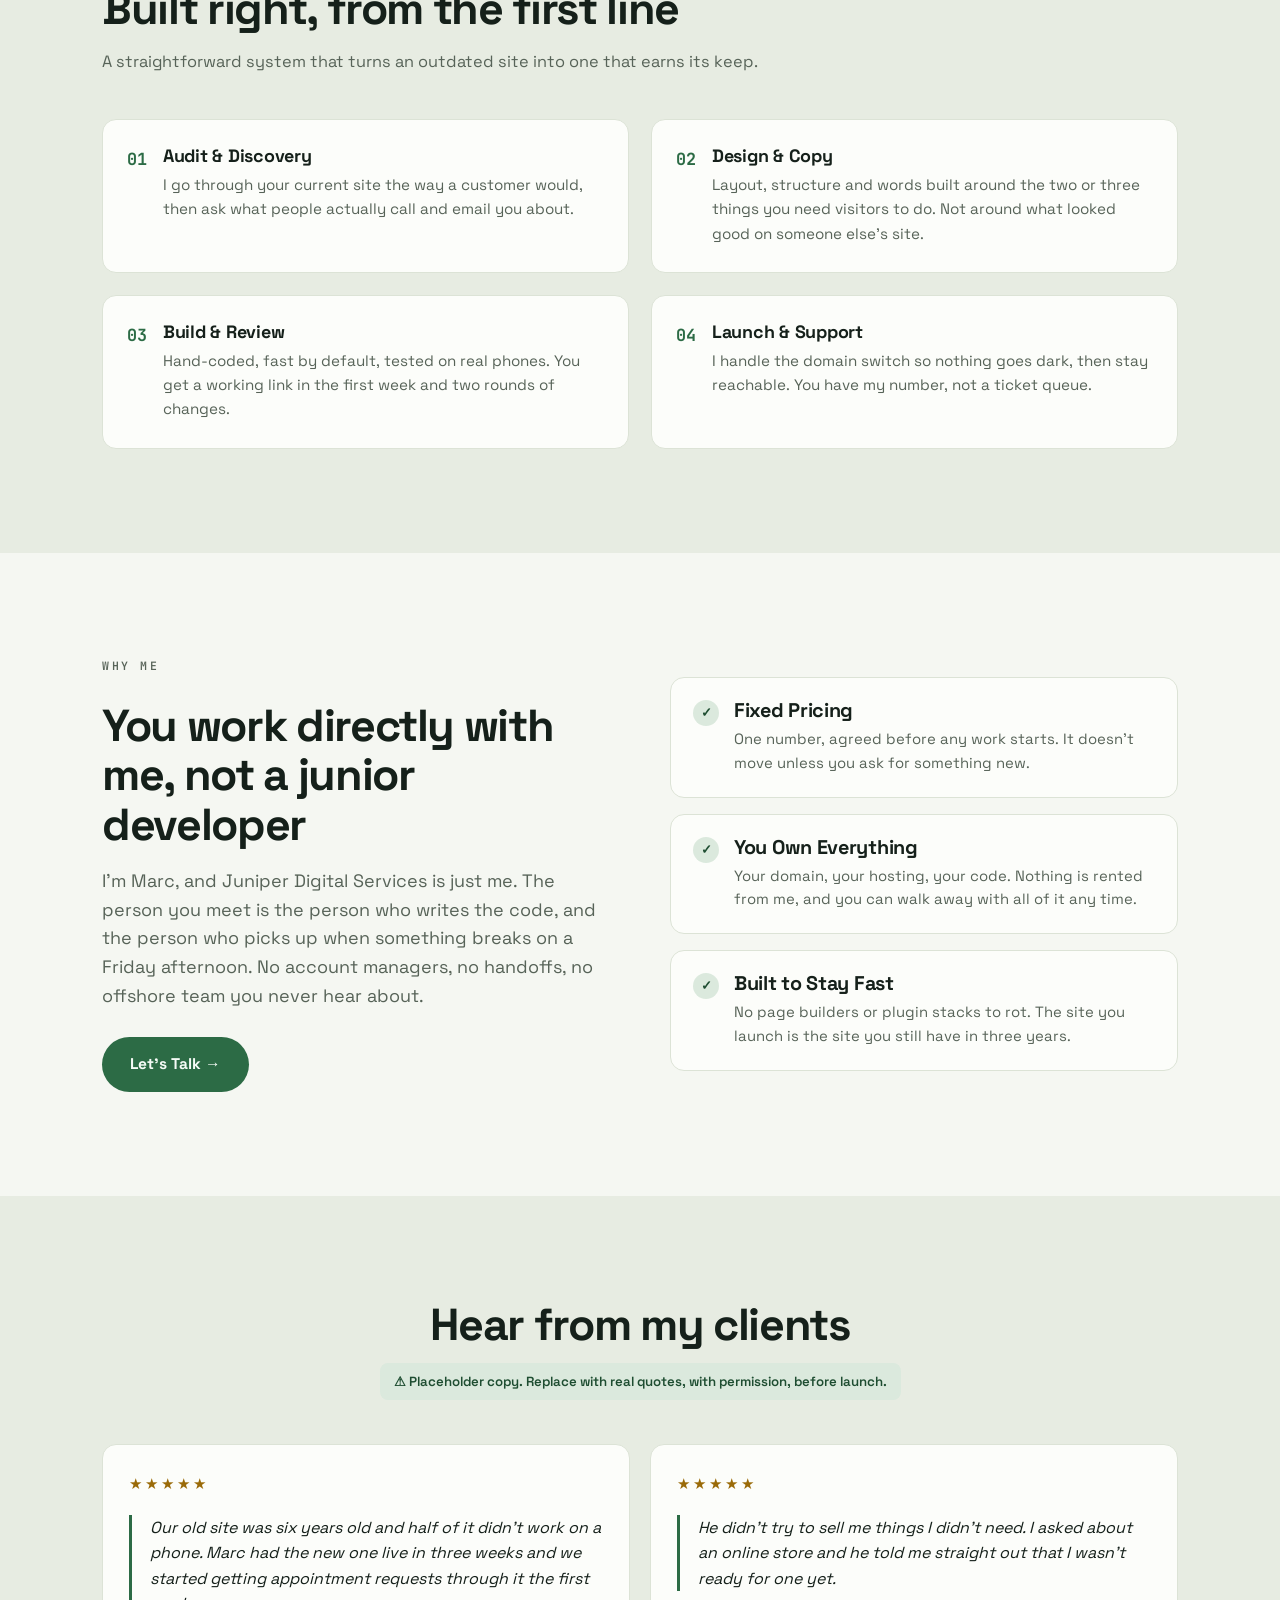
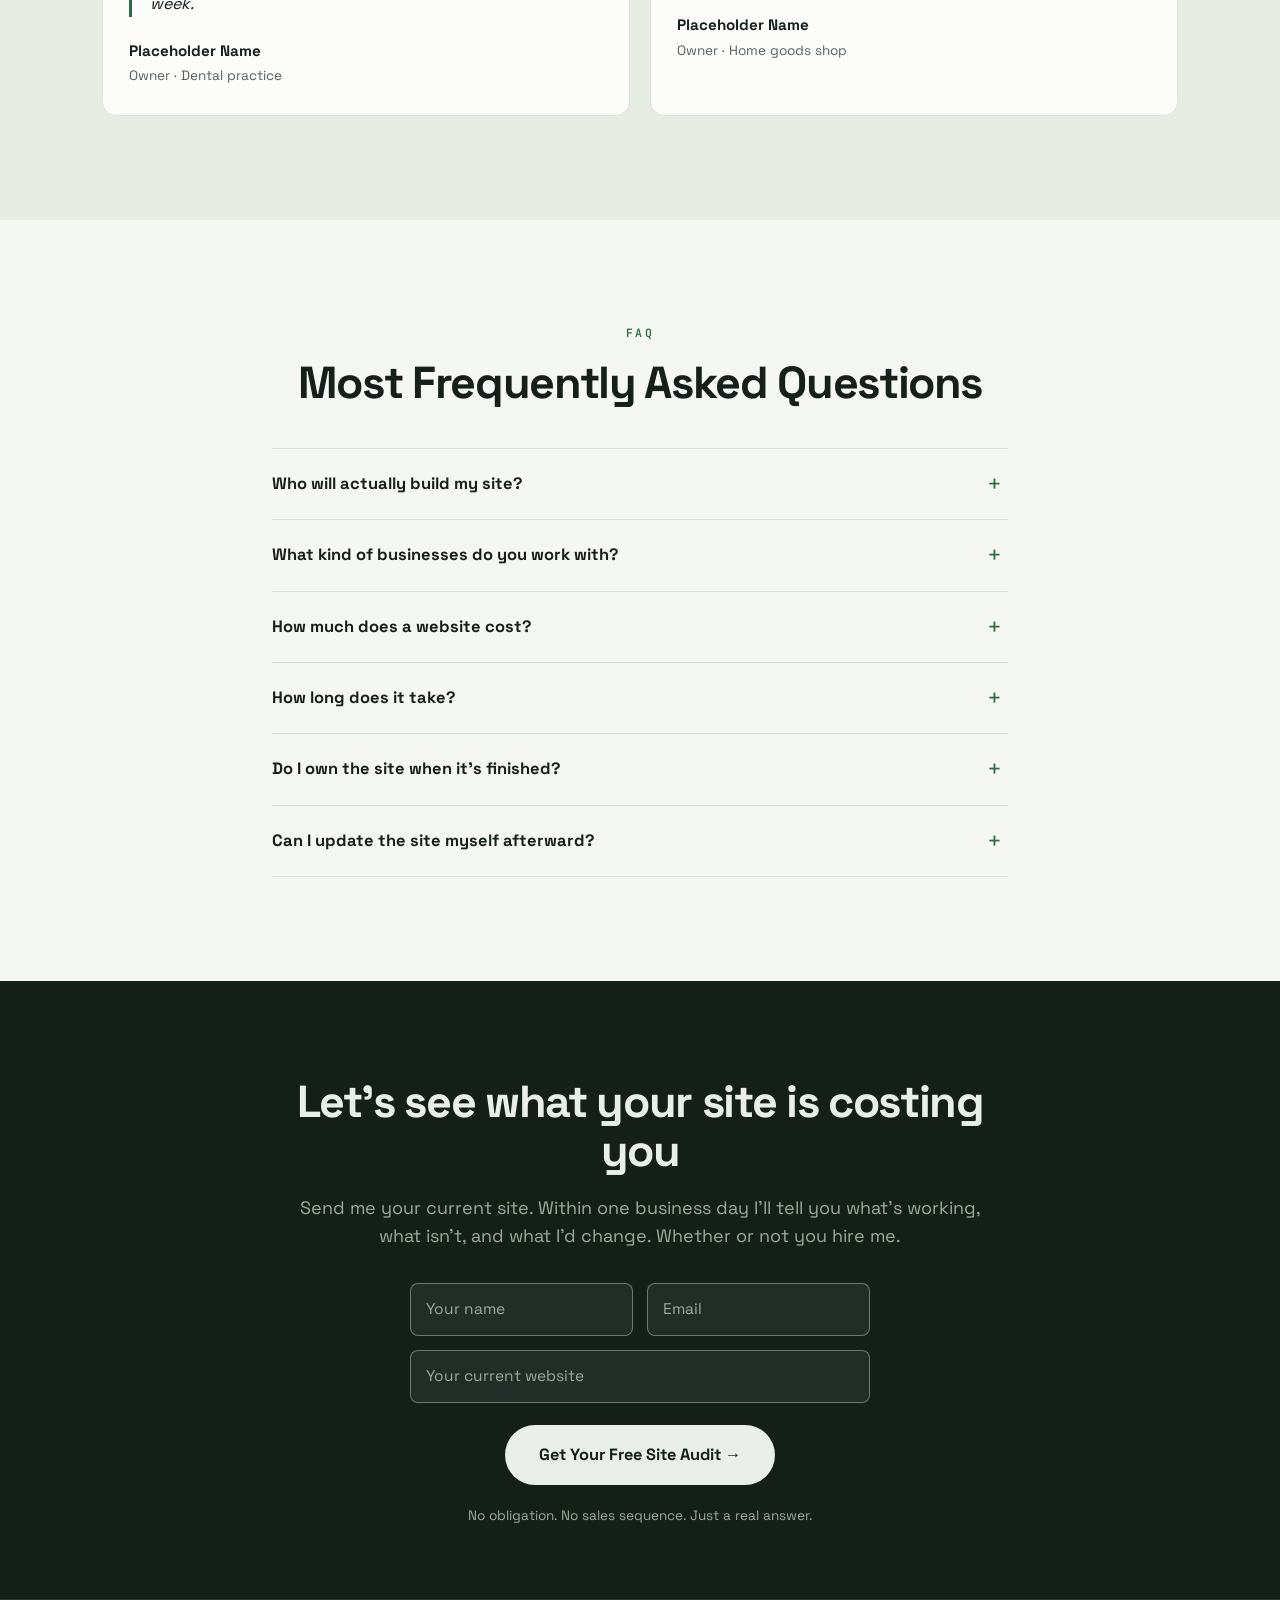
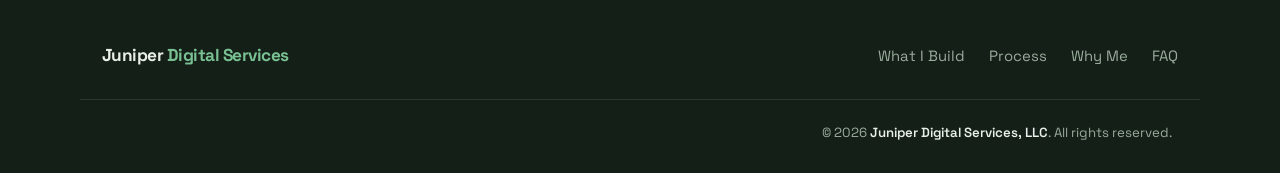
==== commit 429b9cbe: "Hide the layout and palette switcher behind a review flag The pill switcher at the bottom of all fou" ====
--- a/centered/index.html
+++ b/centered/index.html
@@ -281,21 +281,6 @@
   </div>
 </footer>
 
-<!-- Review-only controls. Delete this block and theme.js before launch. -->
-<div class="theme-switch" role="group" aria-label="Preview palette">
-  <a class="theme-switch-home" href="/?layout=editorial">↗ Editorial</a>
-  <button type="button" data-theme-set="juniper">Juniper</button>
-  <button type="button" data-theme-set="clay">Clay</button>
-  <button type="button" data-theme-set="crimson">Crimson</button>
-  <button type="button" data-theme-set="oxblood">Oxblood</button>
-  <button type="button" data-theme-set="brass">Brass</button>
-  <button type="button" data-theme-set="teal">Teal</button>
-  <button type="button" data-theme-set="cobalt">Cobalt</button>
-  <button type="button" data-theme-set="plum">Plum</button>
-  <button type="button" data-theme-set="graphite">Graphite</button>
-  <button type="button" data-theme-set="ink">Ink</button>
-</div>
-
-<script src="theme.js?v=3"></script>
+<script src="theme.js?v=4"></script>
 </body>
 </html>
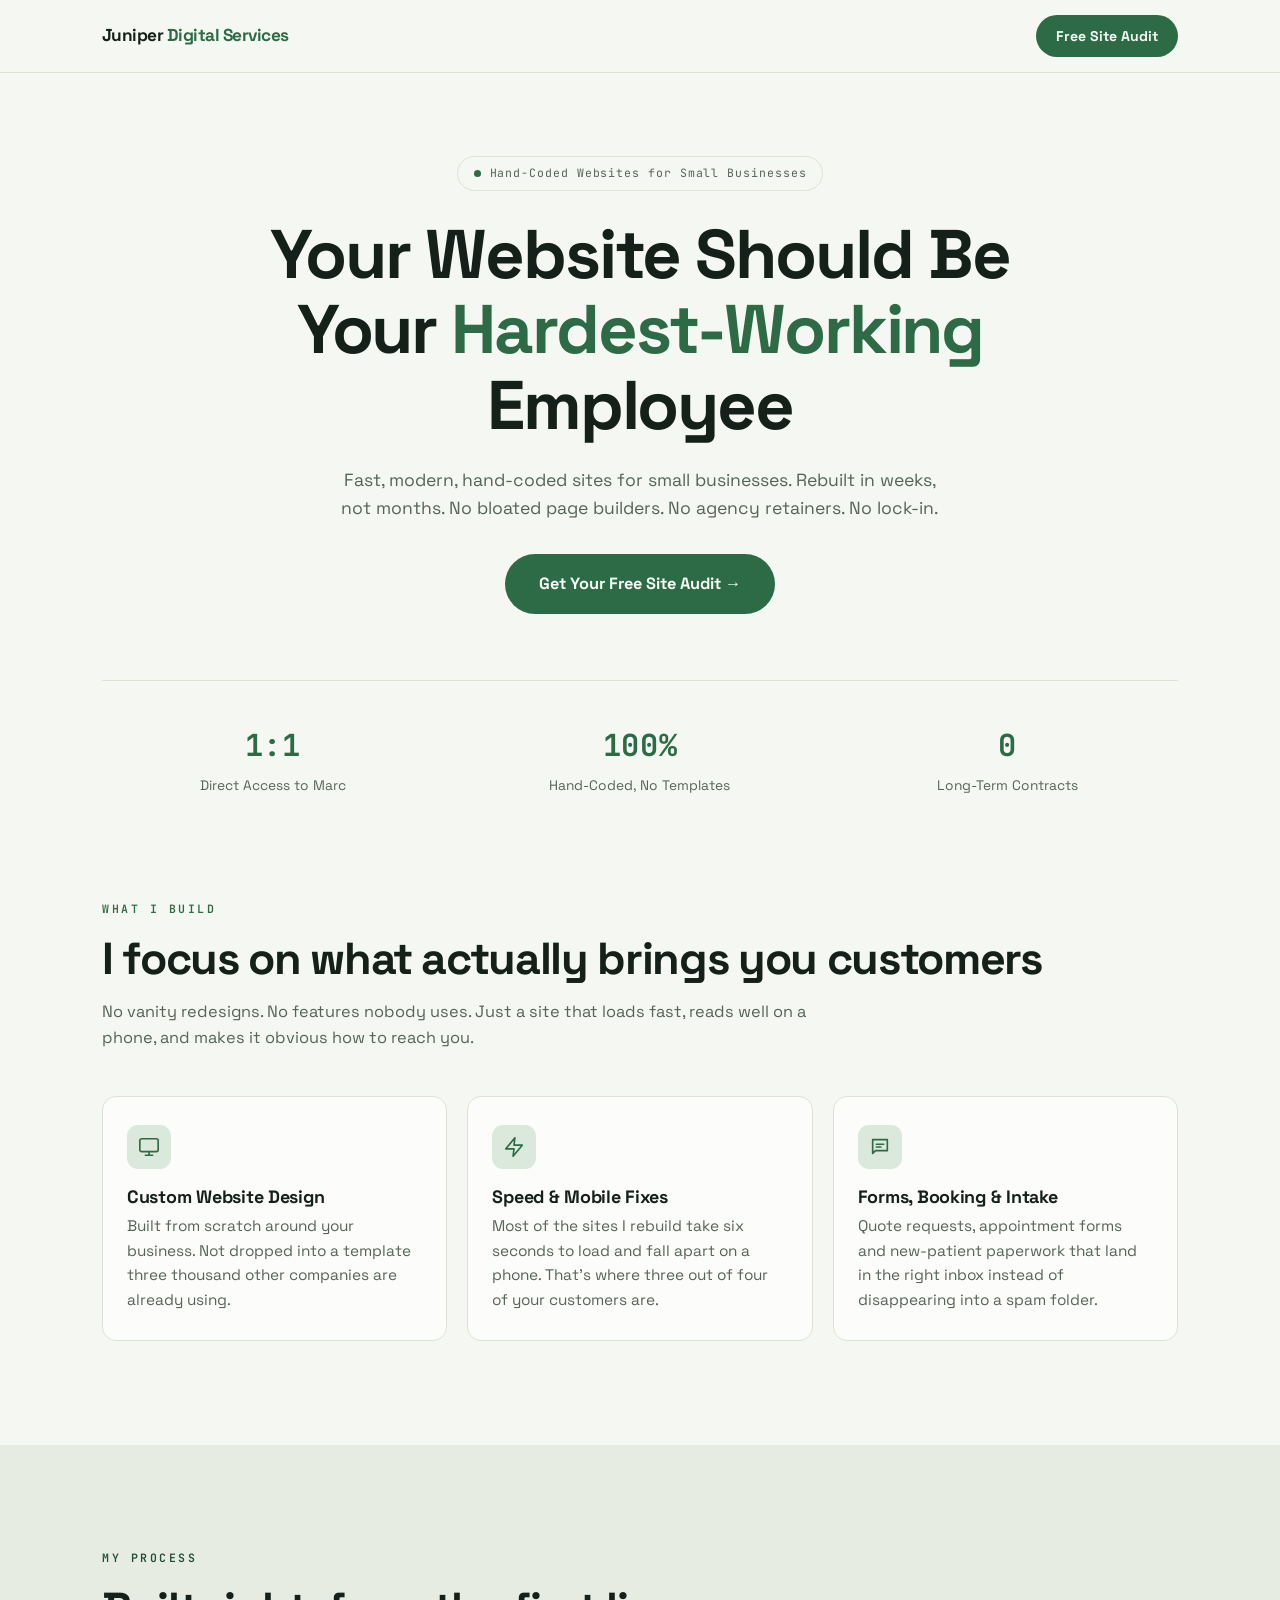
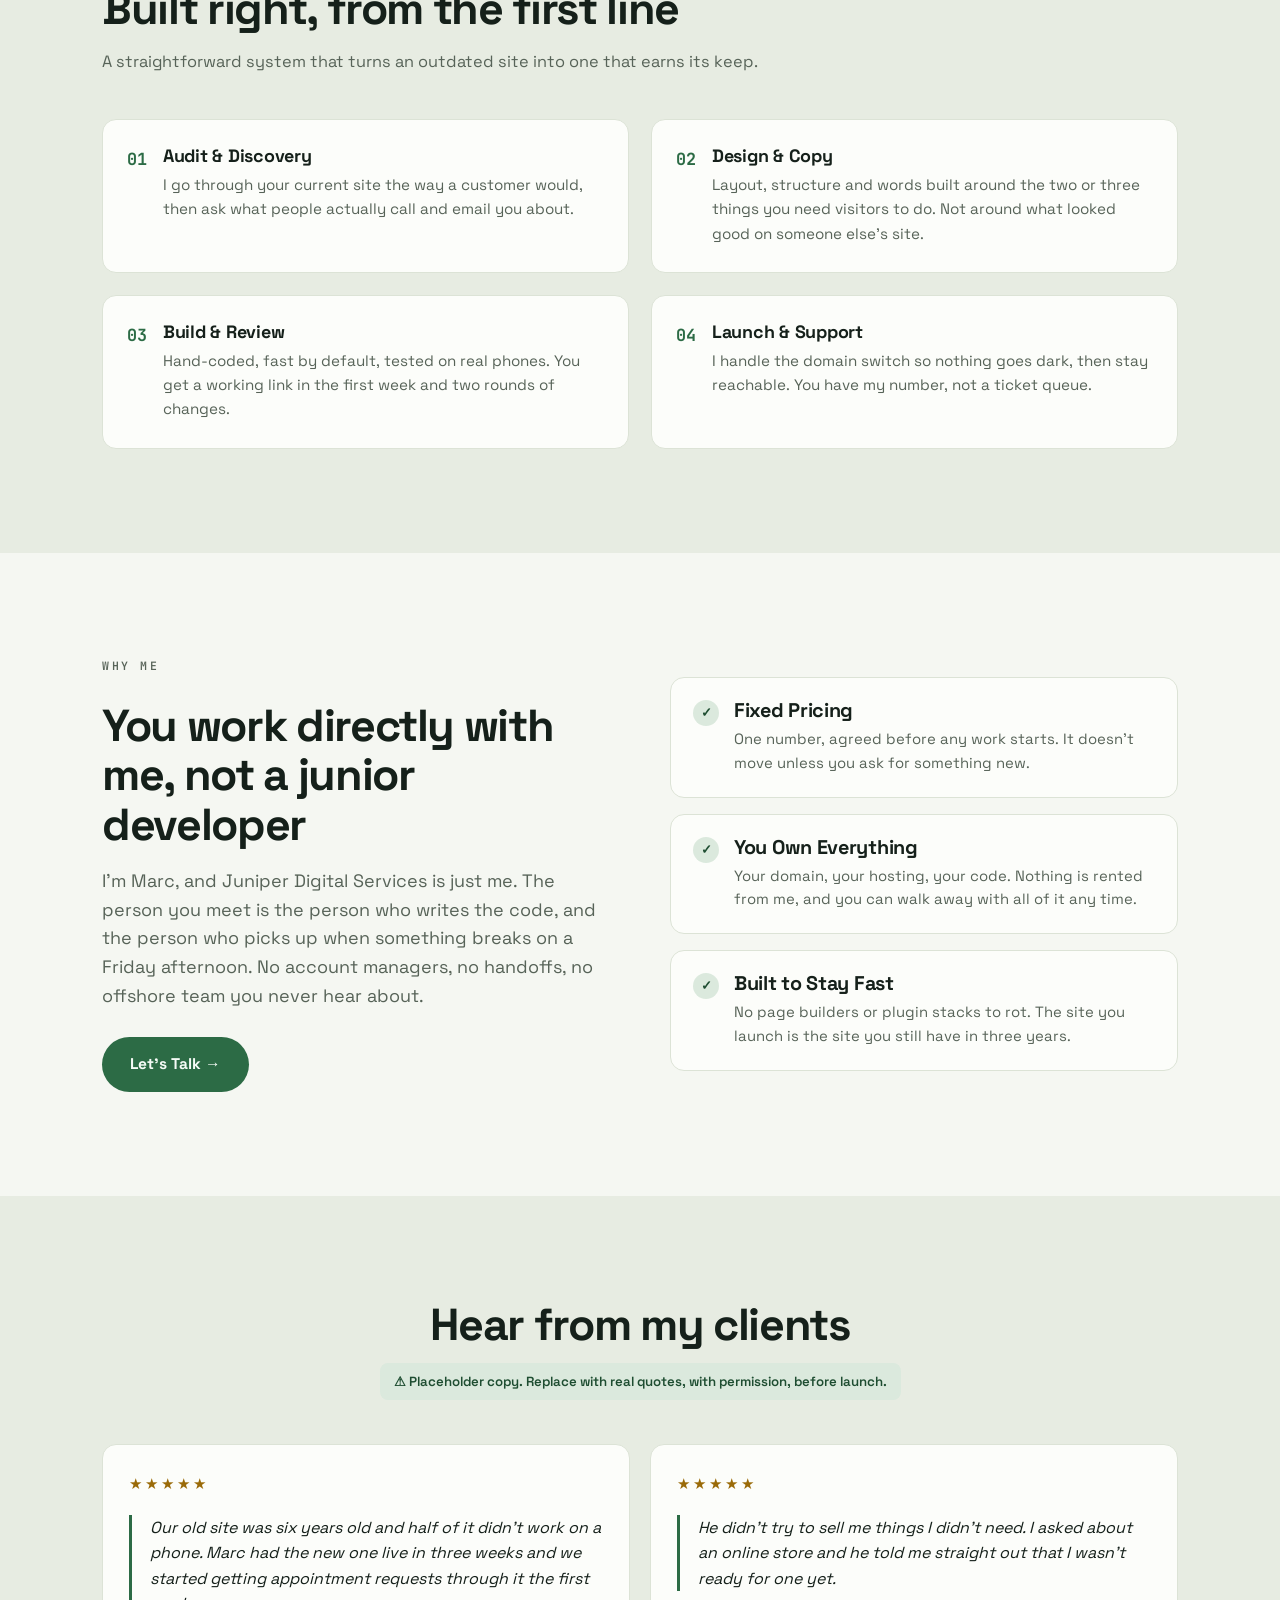
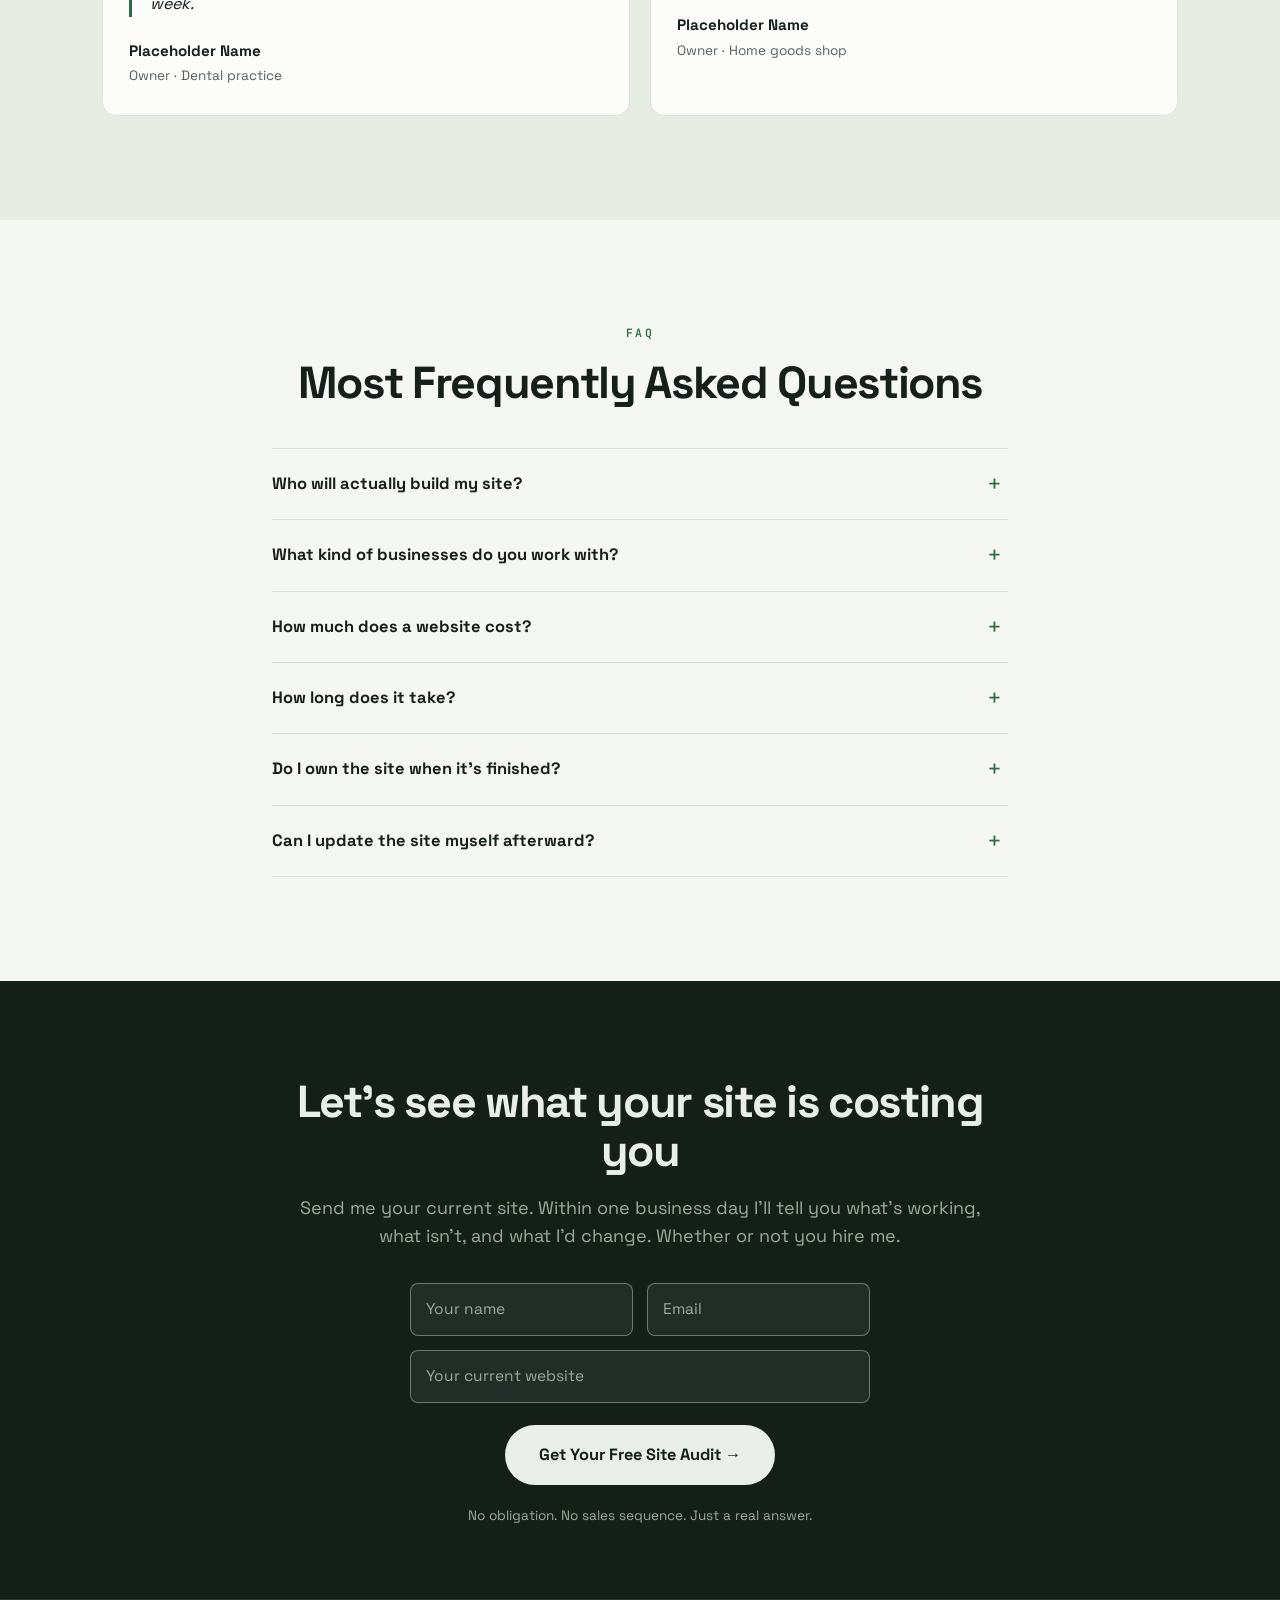
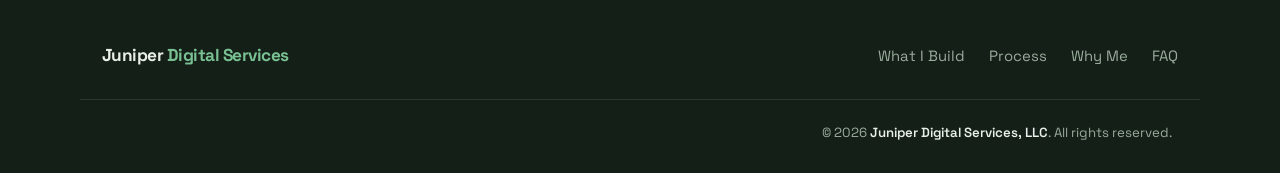
==== commit dba2a0f2: "Remove ($499 Value) text from hero CTA button Co-Authored-By: Claude Sonnet 5 <noreply@anthropic.com" ====
--- a/centered/index.html
+++ b/centered/index.html
@@ -28,7 +28,7 @@
       <h1>Your Website Should Be Your <span class="hl">Hardest-Working</span> Employee</h1>
       <p class="hero-sub">Fast, modern, hand-coded sites for small businesses. Rebuilt in weeks,
         not months. No bloated page builders. No agency retainers. No lock-in.</p>
-      <a class="btn btn-pill btn-lg" href="#contact">Get Your Free Site Audit ($499 Value) →</a>
+      <a class="btn btn-pill btn-lg" href="#contact">Get Your Free Site Audit →</a>
     </div>
 
     <div class="wrap">
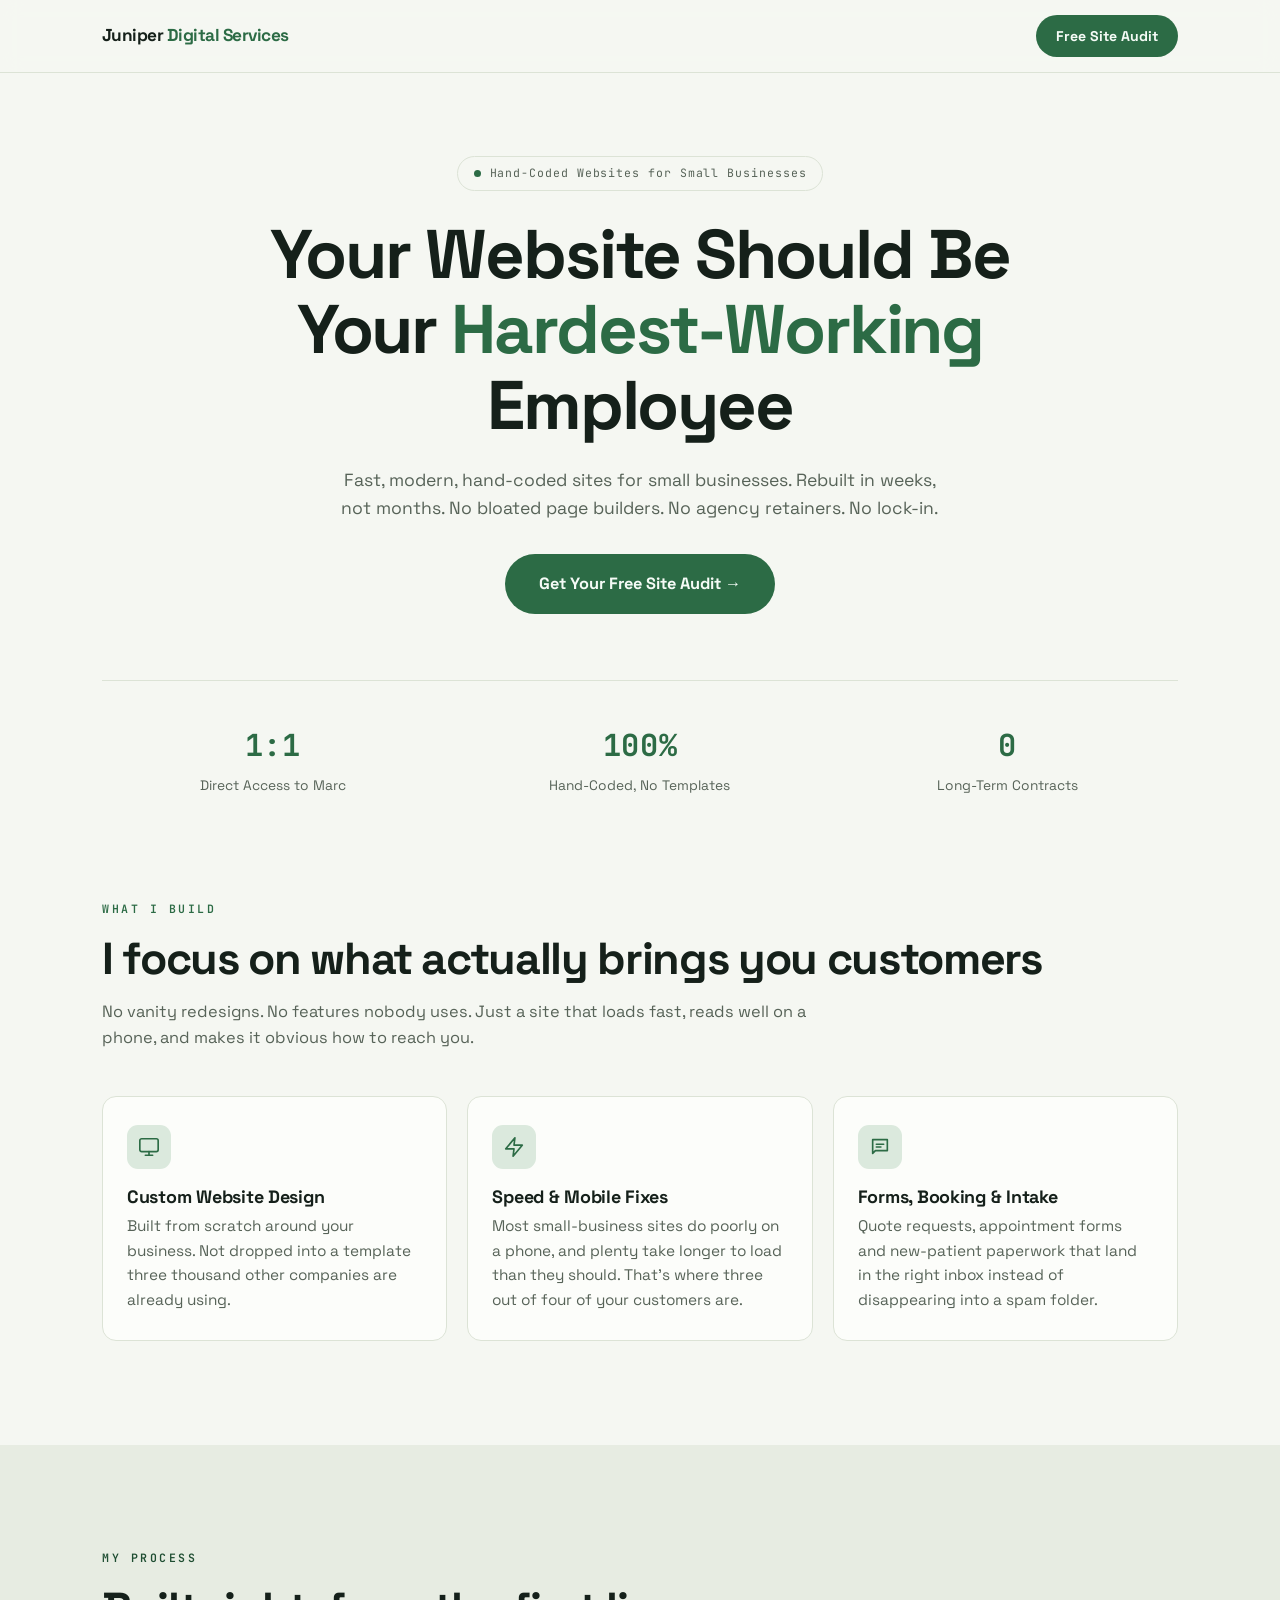
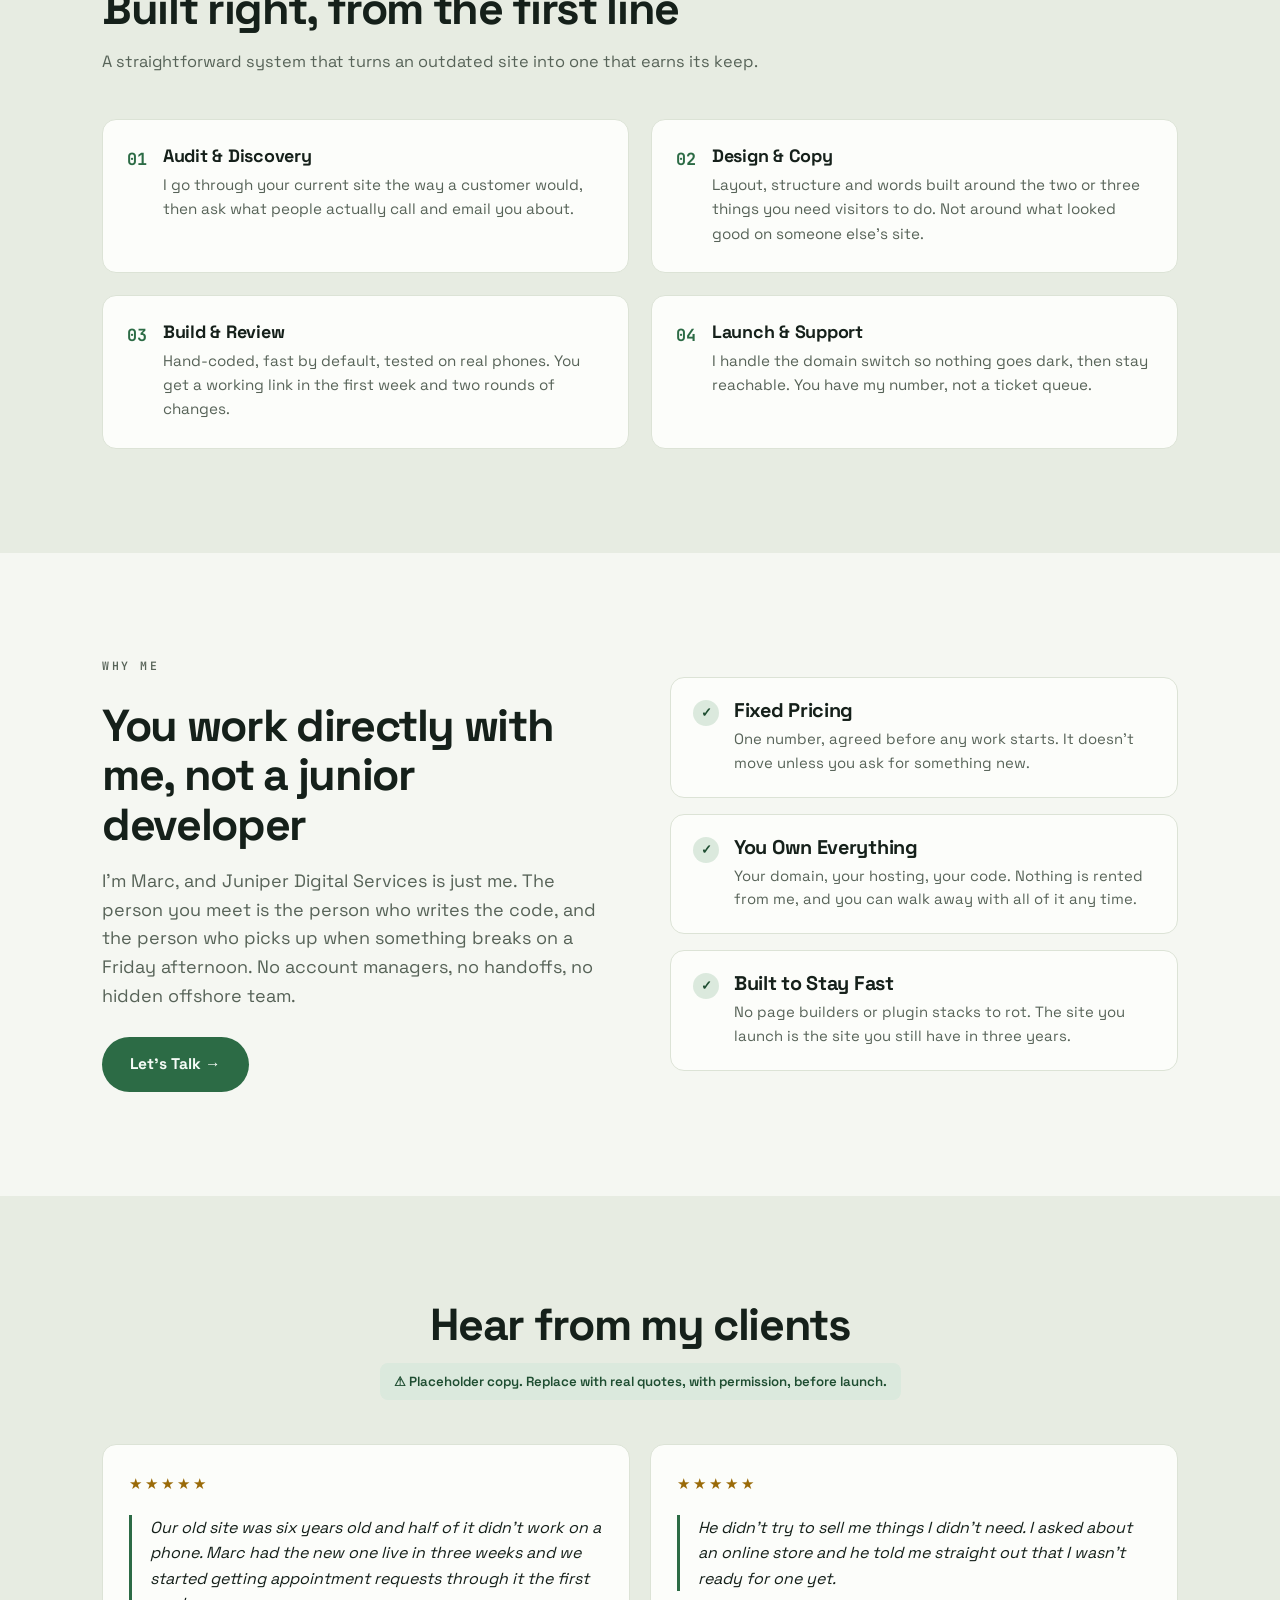
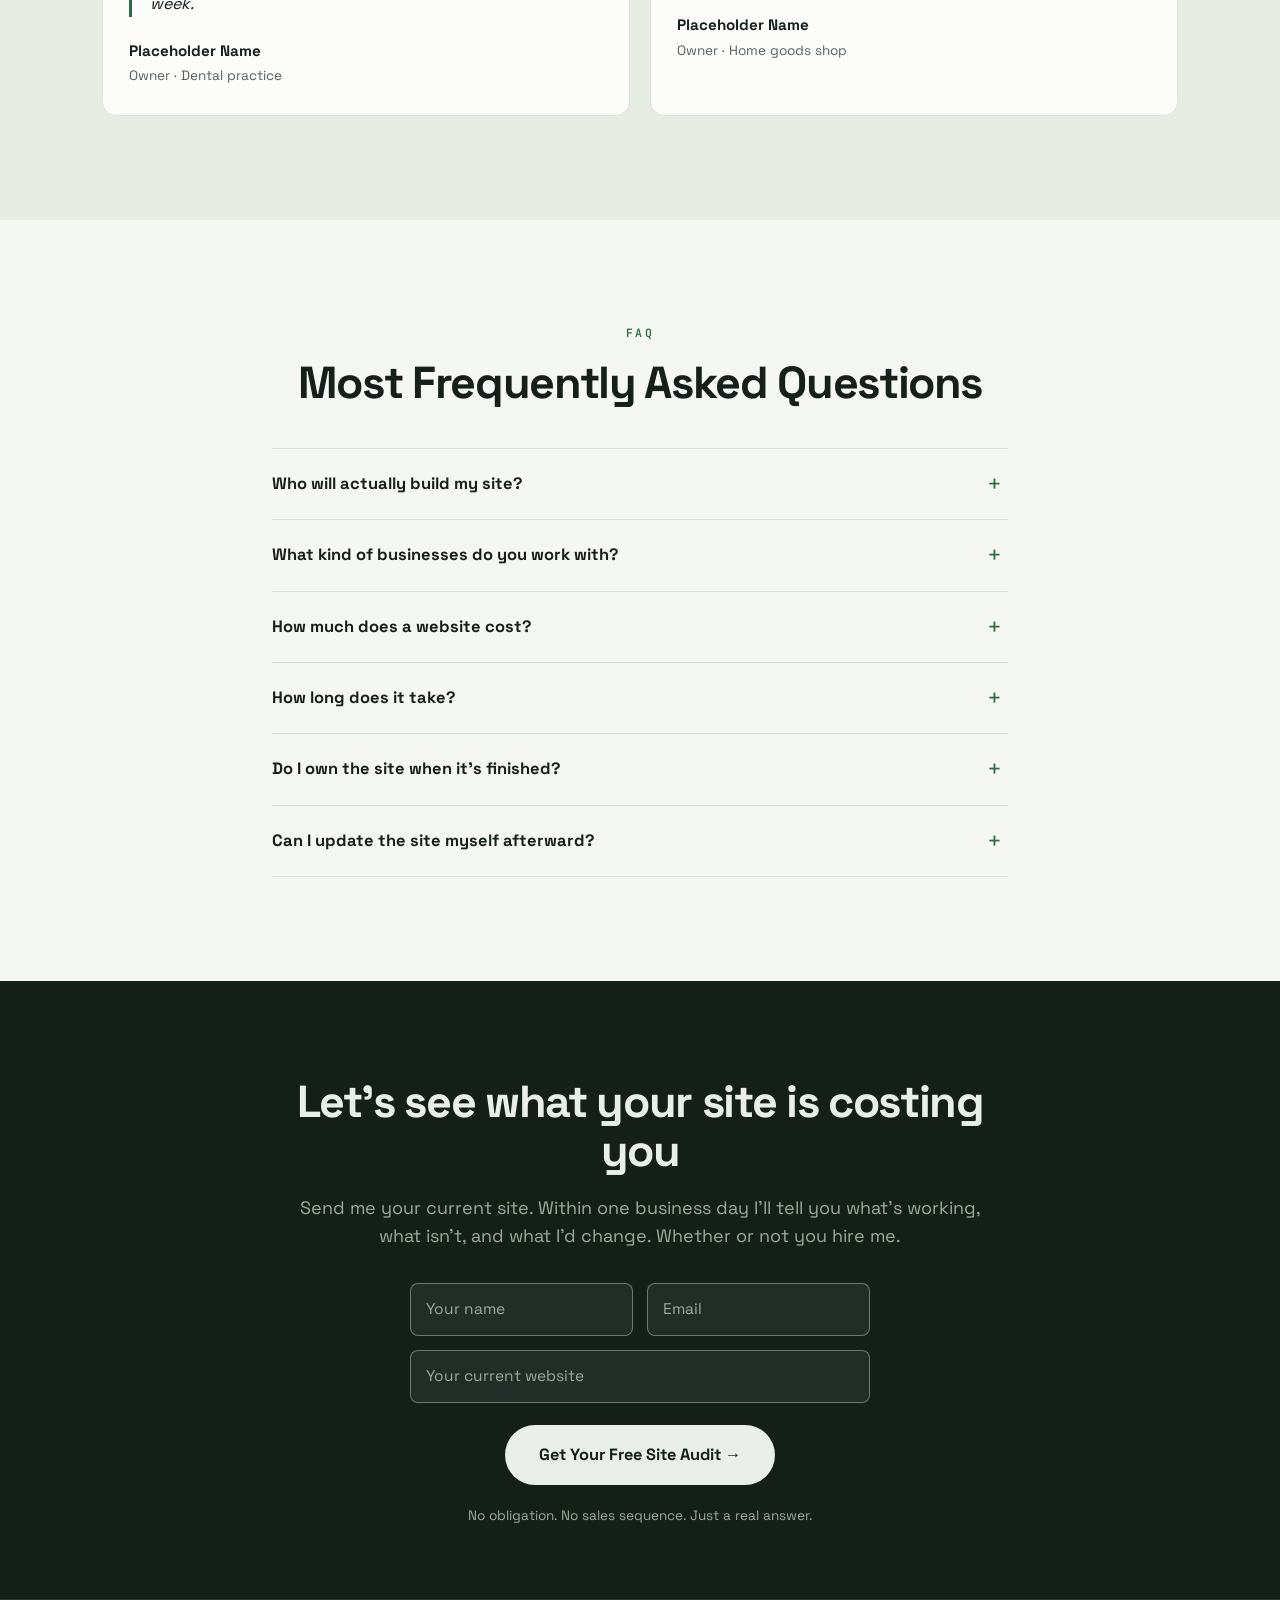
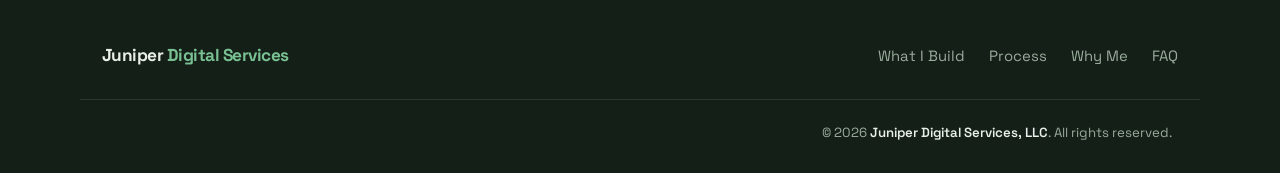
==== commit 150d9bac: "Fix double negative and overclaiming mobile/speed copy - "no offshore team you never hear about" sta" ====
--- a/centered/index.html
+++ b/centered/index.html
@@ -69,8 +69,8 @@
             </svg>
           </span>
           <h3>Speed &amp; Mobile Fixes</h3>
-          <p>Most of the sites I rebuild take six seconds to load and fall apart on a phone.
-            That's where three out of four of your customers are.</p>
+          <p>Most small-business sites do poorly on a phone, and plenty take longer to load than
+            they should. That's where three out of four of your customers are.</p>
         </article>
 
         <article class="card">
@@ -140,7 +140,7 @@
         <h2>You work directly with me, not a junior developer</h2>
         <p>I'm Marc, and Juniper Digital Services is just me. The person you meet is the person who
           writes the code, and the person who picks up when something breaks on a Friday
-          afternoon. No account managers, no handoffs, no offshore team you never hear about.</p>
+          afternoon. No account managers, no handoffs, no hidden offshore team.</p>
         <a class="btn btn-pill" href="#contact">Let's Talk →</a>
       </div>
 
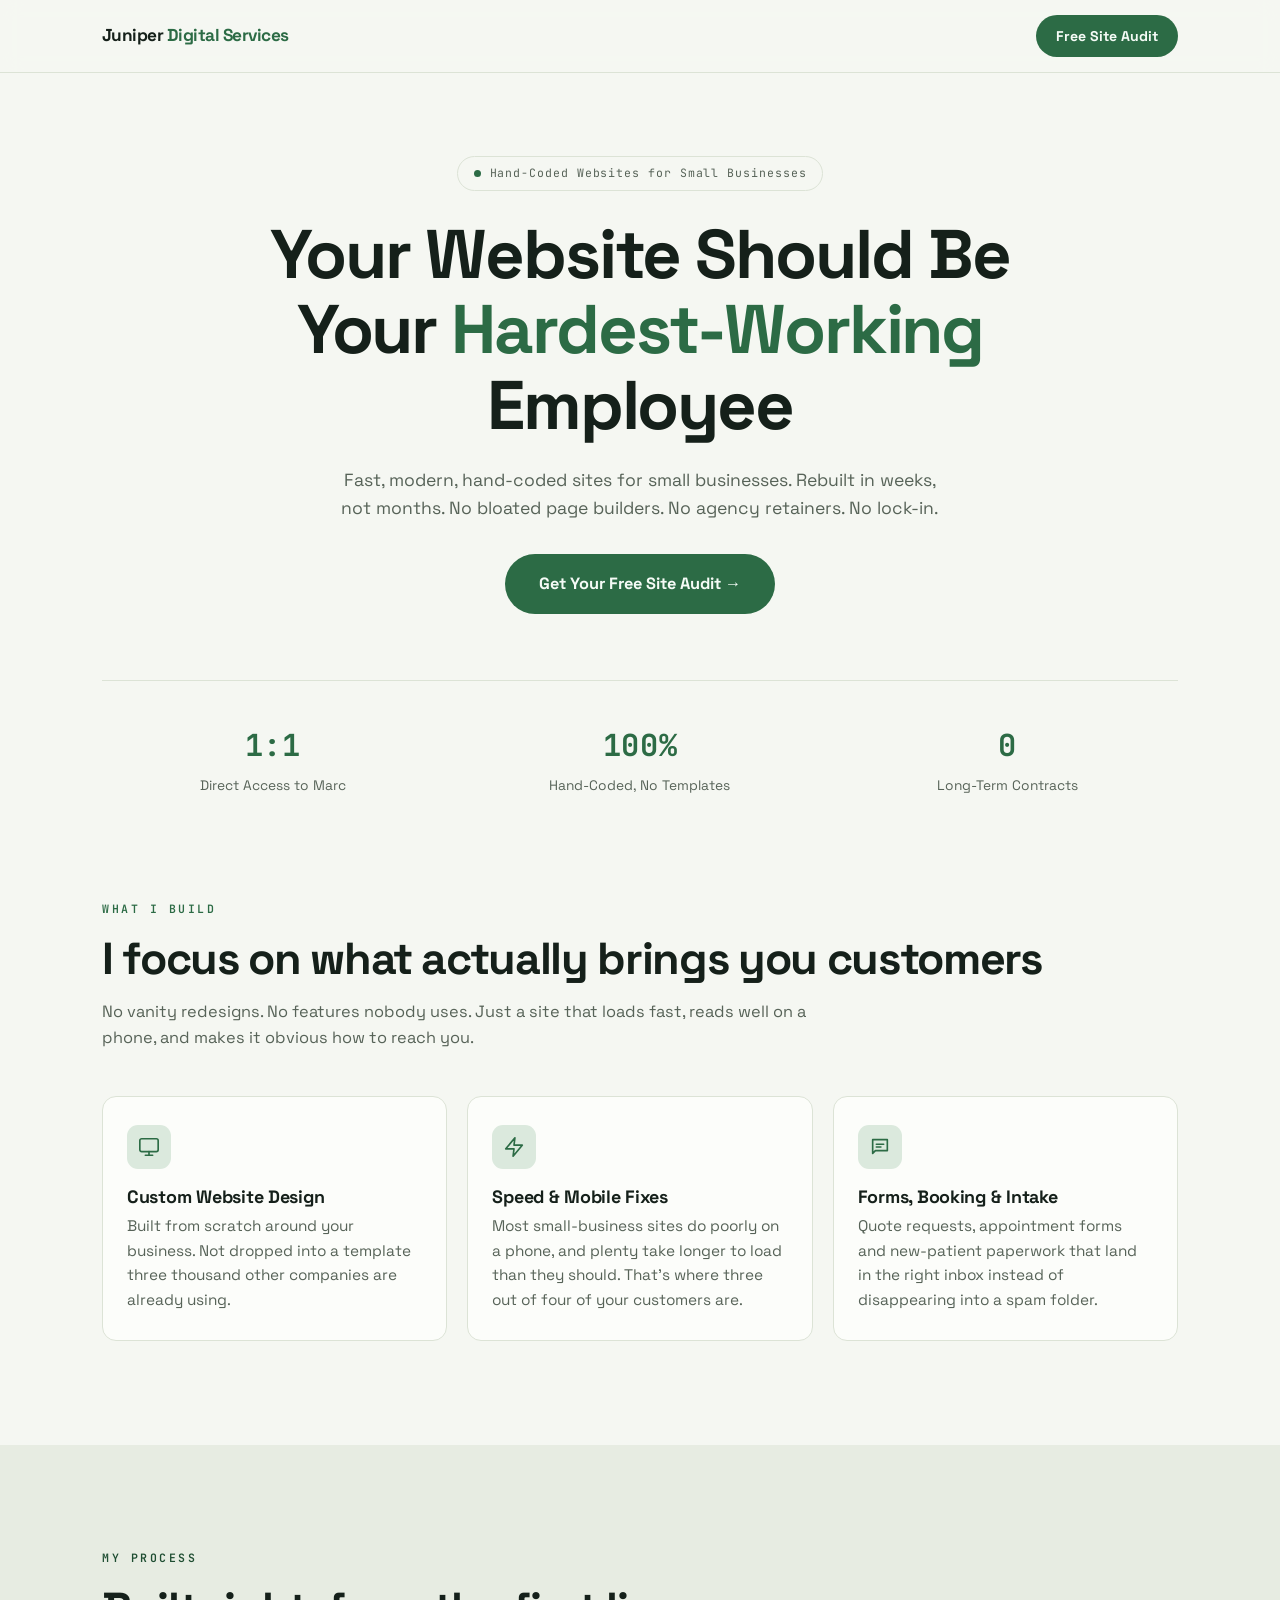
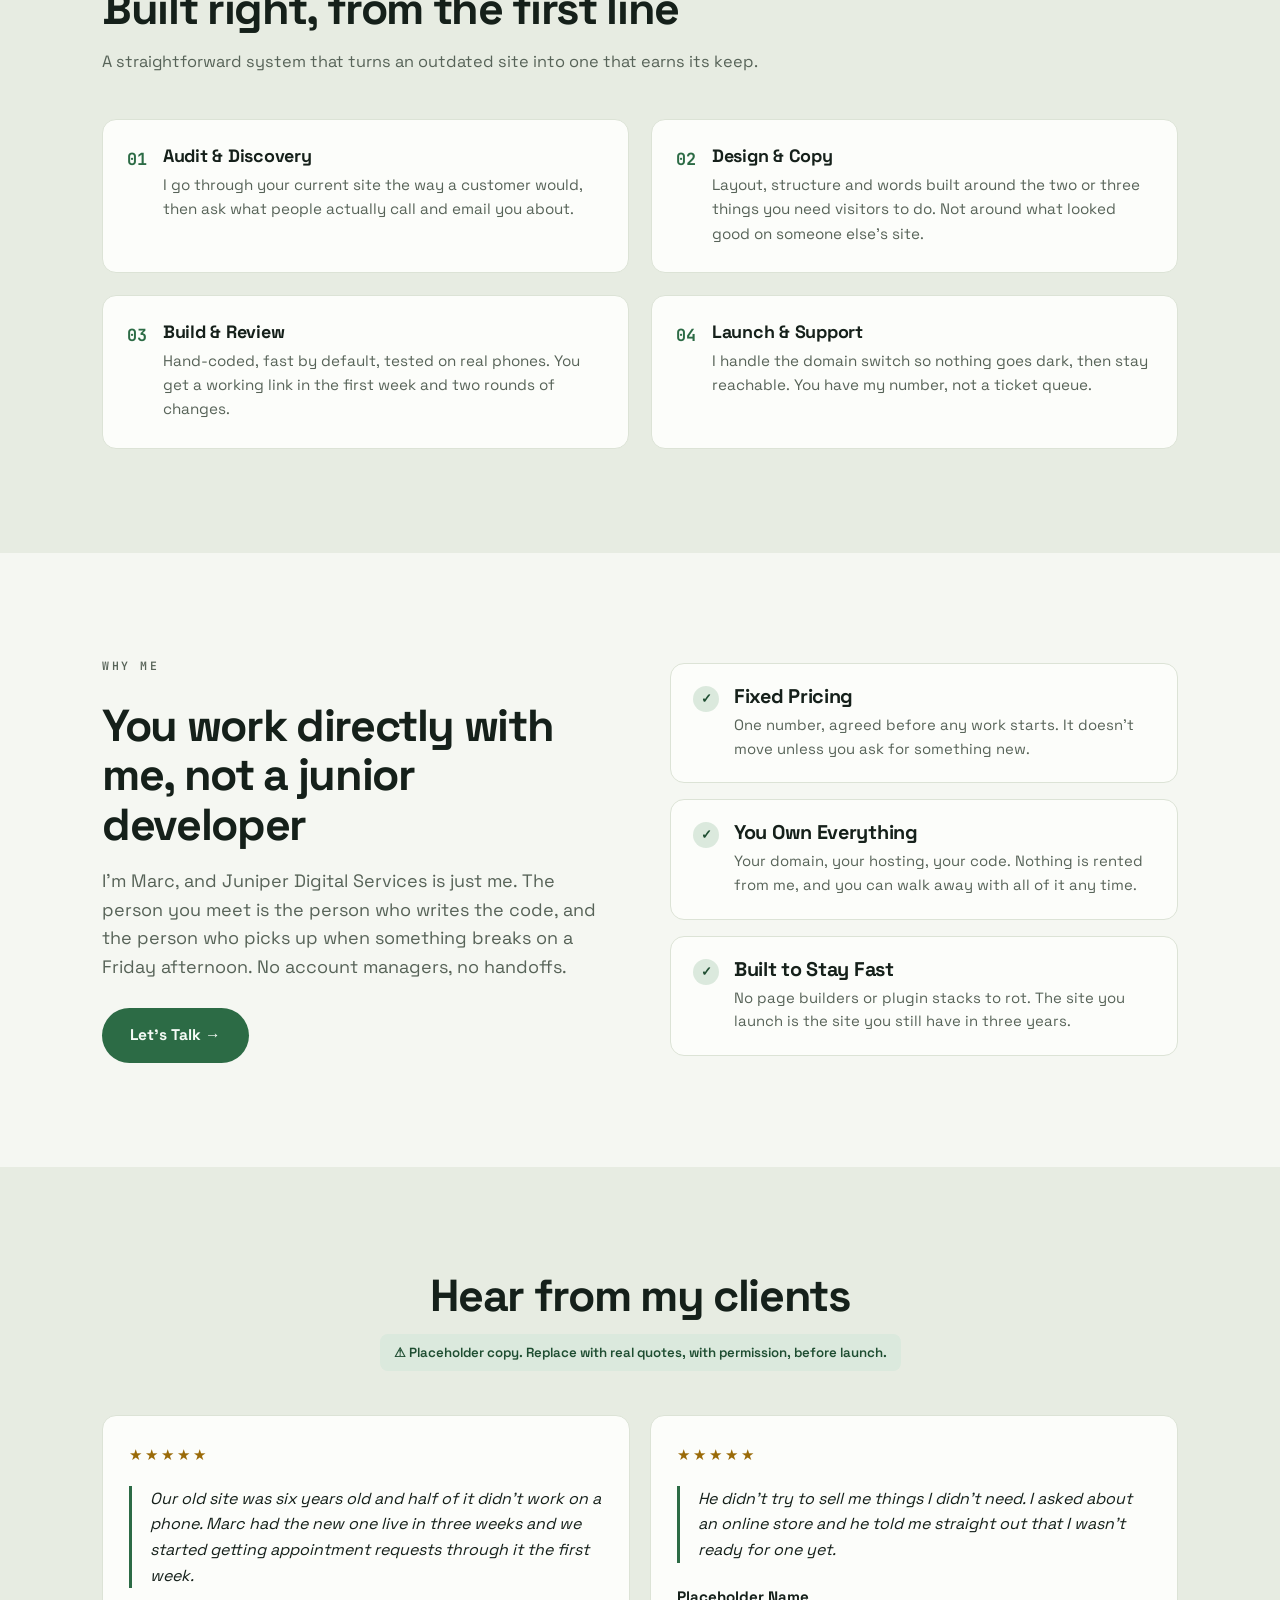
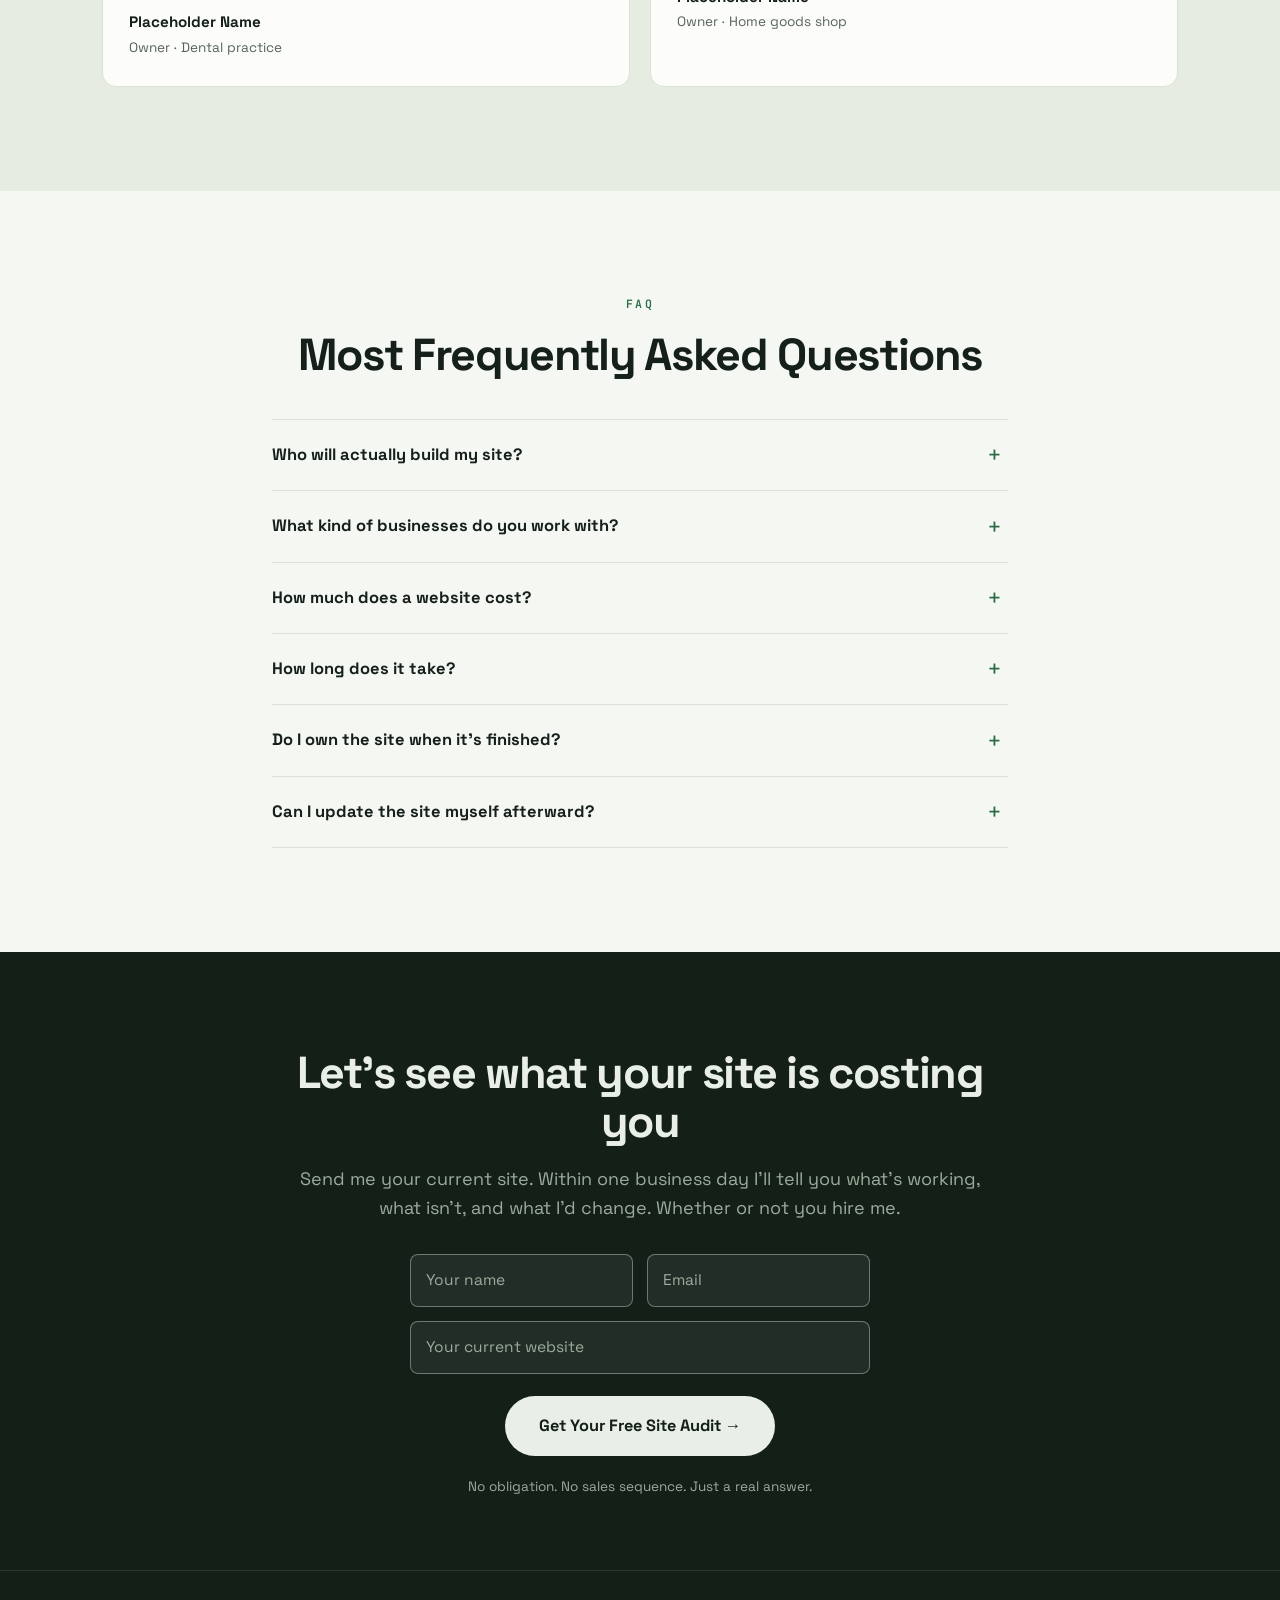
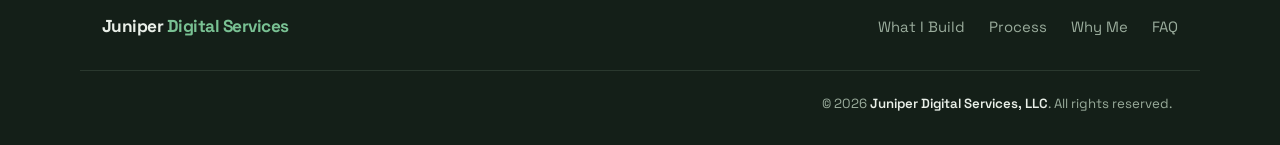
==== commit e60dc152: "Remove offshore team line from Why Me section" ====
--- a/centered/index.html
+++ b/centered/index.html
@@ -140,7 +140,7 @@
         <h2>You work directly with me, not a junior developer</h2>
         <p>I'm Marc, and Juniper Digital Services is just me. The person you meet is the person who
           writes the code, and the person who picks up when something breaks on a Friday
-          afternoon. No account managers, no handoffs, no hidden offshore team.</p>
+          afternoon. No account managers, no handoffs.</p>
         <a class="btn btn-pill" href="#contact">Let's Talk →</a>
       </div>
 
